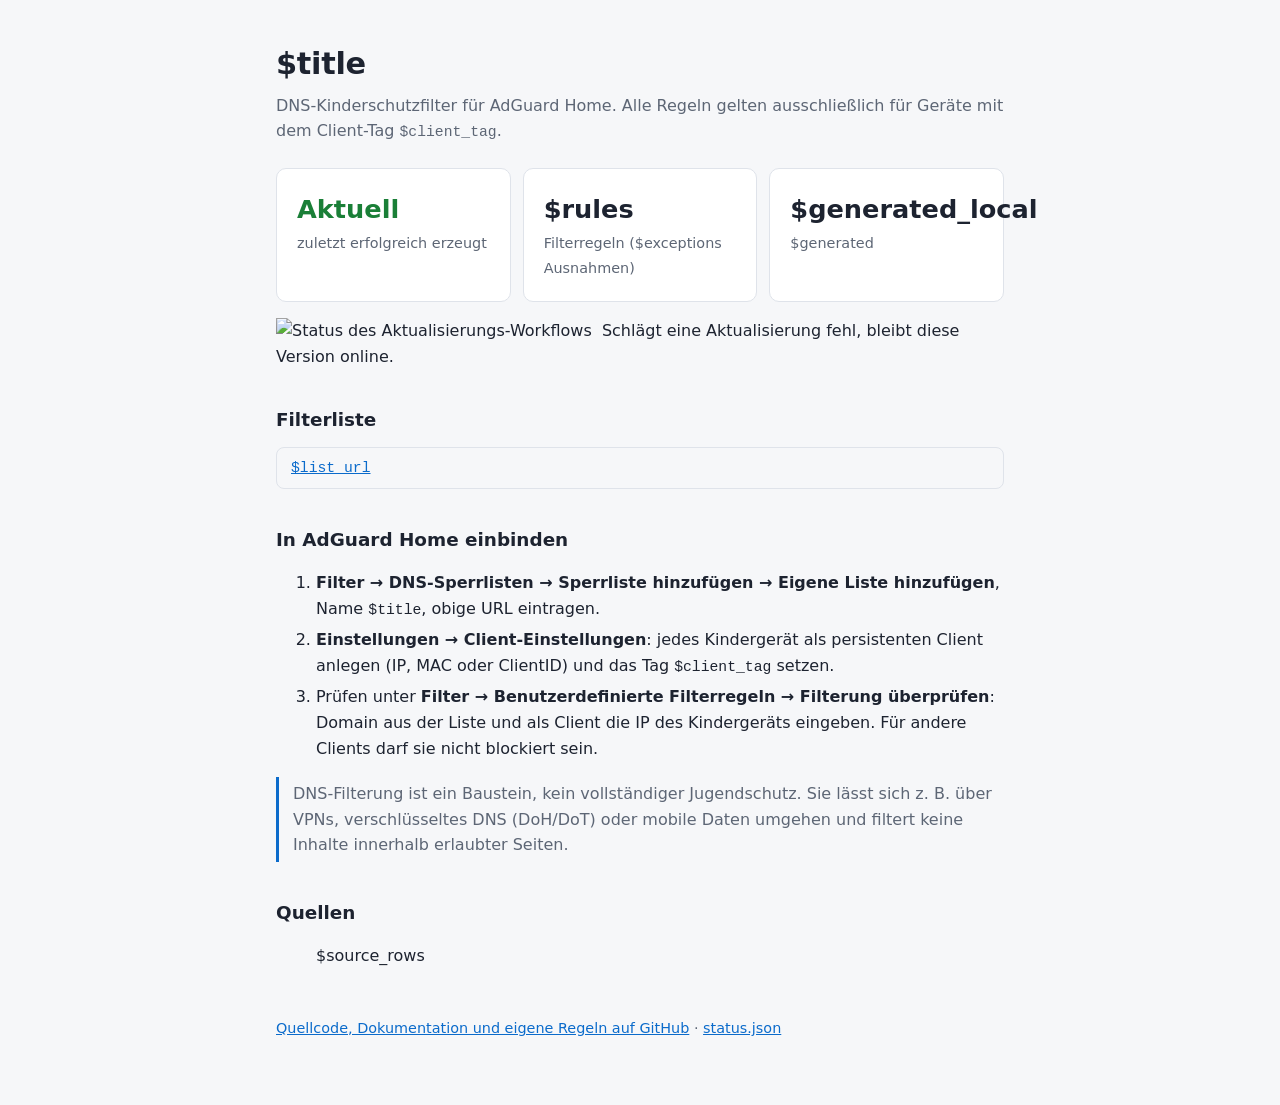
==== site/index.html @ 29ca0c2f "Foxly Child Protection: automatisierte AdGuard-Home-Kinderfilterliste Erzeugt die Kinderfilterliste " ====
<!doctype html>
<html lang="de">
<head>
<meta charset="utf-8">
<meta name="viewport" content="width=device-width, initial-scale=1">
<title>$title</title>
<meta name="description" content="DNS-Kinderschutzfilter für AdGuard Home mit Client-Tag $client_tag">
<style>
  :root { --bg: #f6f7f9; --card: #fff; --text: #1d2330; --muted: #5d6675; --line: #dfe3ea; --accent: #0b6bcb; --ok: #1a7f37; }
  @media (prefers-color-scheme: dark) {
    :root { --bg: #11151c; --card: #1a2029; --text: #e6e9ef; --muted: #9aa4b2; --line: #2b3340; --accent: #5aa9ff; --ok: #3fb950; }
  }
  * { box-sizing: border-box; }
  body { margin: 0; background: var(--bg); color: var(--text); font: 16px/1.6 system-ui, -apple-system, "Segoe UI", sans-serif; }
  main { max-width: 760px; margin: 0 auto; padding: 40px 16px 64px; }
  h1 { margin: 0 0 4px; font-size: 1.9rem; letter-spacing: -.01em; }
  h2 { margin: 36px 0 12px; font-size: 1.15rem; }
  p.lead { margin: 0 0 24px; color: var(--muted); }
  a { color: var(--accent); }
  .card { background: var(--card); border: 1px solid var(--line); border-radius: 10px; padding: 20px; }
  .stats { display: grid; grid-template-columns: repeat(auto-fit, minmax(160px, 1fr)); gap: 12px; margin-bottom: 16px; }
  .stat b { display: block; font-size: 1.6rem; font-variant-numeric: tabular-nums; }
  .stat span { color: var(--muted); font-size: .9rem; }
  .ok { color: var(--ok); font-weight: 600; }
  code, .url { font: .92em ui-monospace, SFMono-Regular, Menlo, monospace; }
  .url { display: block; padding: 12px 14px; border: 1px solid var(--line); border-radius: 8px; background: var(--bg); overflow-wrap: anywhere; }
  ol li { margin-bottom: 6px; }
  .note { border-left: 3px solid var(--accent); padding: 4px 0 4px 14px; color: var(--muted); }
  footer { margin-top: 48px; color: var(--muted); font-size: .9rem; }
</style>
</head>
<body>
<main>
  <h1>$title</h1>
  <p class="lead">DNS-Kinderschutzfilter für AdGuard Home. Alle Regeln gelten ausschließlich für Geräte mit dem Client-Tag <code>$client_tag</code>.</p>

  <div class="stats">
    <div class="card stat"><b class="ok">Aktuell</b><span>zuletzt erfolgreich erzeugt</span></div>
    <div class="card stat"><b>$rules</b><span>Filterregeln ($exceptions Ausnahmen)</span></div>
    <div class="card stat"><b>$generated_local</b><span><time datetime="$generated">$generated</time></span></div>
  </div>
  <p><img src="$homepage/actions/workflows/update-filters.yml/badge.svg" alt="Status des Aktualisierungs-Workflows"> &nbsp;Schlägt eine Aktualisierung fehl, bleibt diese Version online.</p>

  <h2>Filterliste</h2>
  <a class="url" href="$list_url">$list_url</a>

  <h2>In AdGuard Home einbinden</h2>
  <ol>
    <li><b>Filter → DNS-Sperrlisten → Sperrliste hinzufügen → Eigene Liste hinzufügen</b>, Name <code>$title</code>, obige URL eintragen.</li>
    <li><b>Einstellungen → Client-Einstellungen</b>: jedes Kindergerät als persistenten Client anlegen (IP, MAC oder ClientID) und das Tag <code>$client_tag</code> setzen.</li>
    <li>Prüfen unter <b>Filter → Benutzerdefinierte Filterregeln → Filterung überprüfen</b>: Domain aus der Liste und als Client die IP des Kindergeräts eingeben. Für andere Clients darf sie nicht blockiert sein.</li>
  </ol>
  <p class="note">DNS-Filterung ist ein Baustein, kein vollständiger Jugendschutz. Sie lässt sich z.&nbsp;B. über VPNs, verschlüsseltes DNS (DoH/DoT) oder mobile Daten umgehen und filtert keine Inhalte innerhalb erlaubter Seiten.</p>

  <h2>Quellen</h2>
  <ul>
$source_rows
  </ul>

  <footer>
    <a href="$homepage">Quellcode, Dokumentation und eigene Regeln auf GitHub</a> · <a href="status.json">status.json</a>
  </footer>
</main>
</body>
</html>
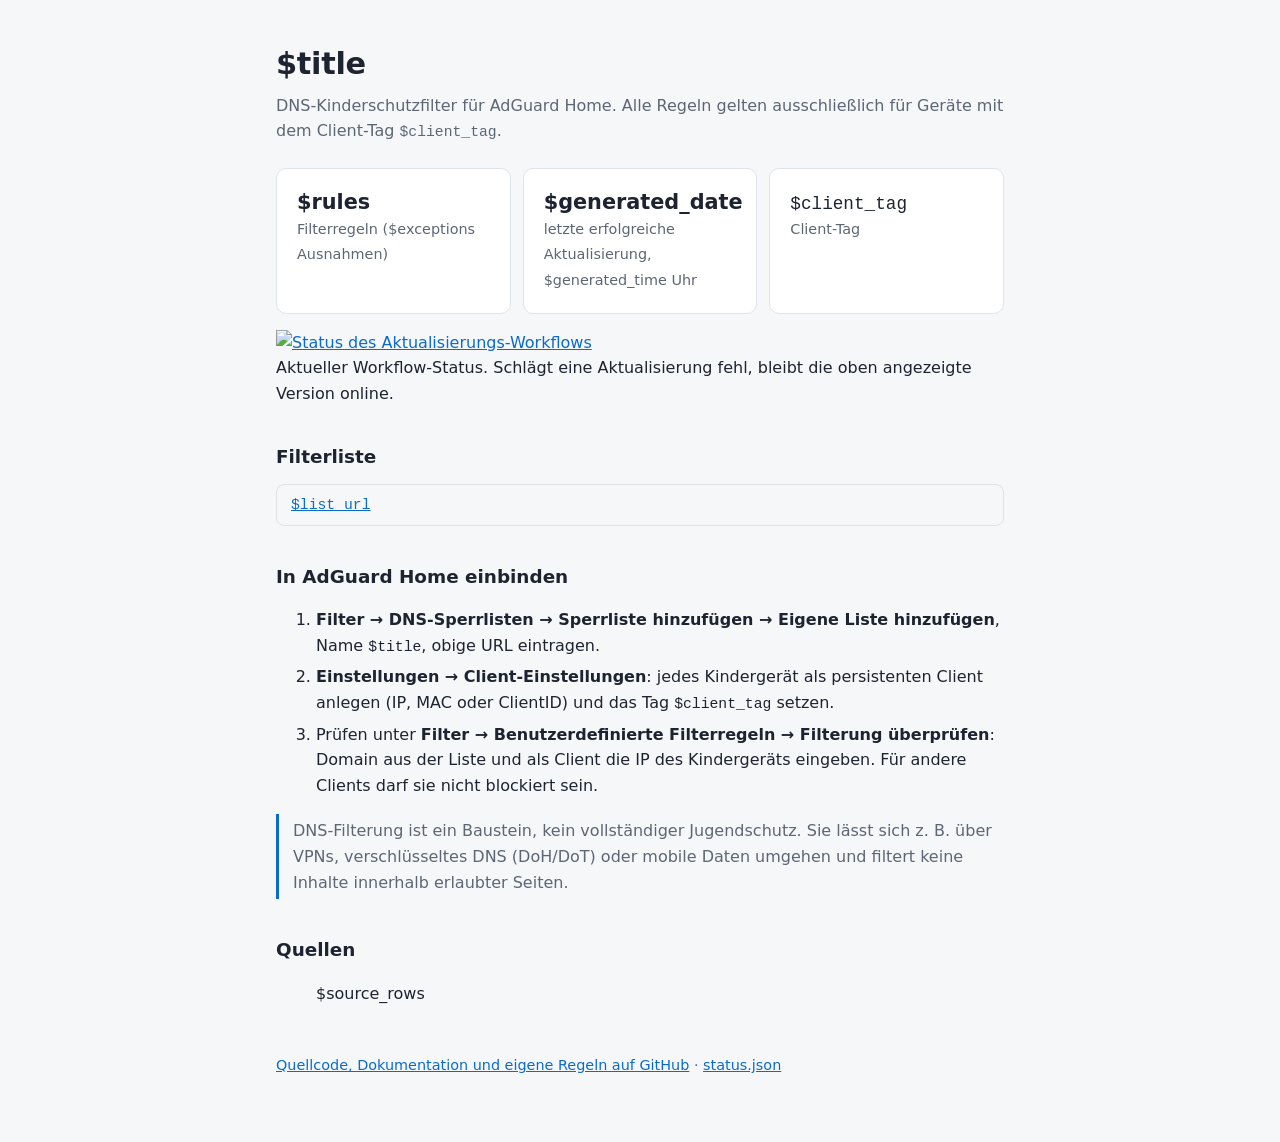
==== commit efe4eb84: "Projektseite: Status nur über Live-Badge, Datum und Uhrzeit getrennt" ====
--- a/site/index.html
+++ b/site/index.html
@@ -6,9 +6,9 @@
 <title>$title</title>
 <meta name="description" content="DNS-Kinderschutzfilter für AdGuard Home mit Client-Tag $client_tag">
 <style>
-  :root { --bg: #f6f7f9; --card: #fff; --text: #1d2330; --muted: #5d6675; --line: #dfe3ea; --accent: #0b6bcb; --ok: #1a7f37; }
+  :root { --bg: #f6f7f9; --card: #fff; --text: #1d2330; --muted: #5d6675; --line: #dfe3ea; --accent: #0b6bcb; }
   @media (prefers-color-scheme: dark) {
-    :root { --bg: #11151c; --card: #1a2029; --text: #e6e9ef; --muted: #9aa4b2; --line: #2b3340; --accent: #5aa9ff; --ok: #3fb950; }
+    :root { --bg: #11151c; --card: #1a2029; --text: #e6e9ef; --muted: #9aa4b2; --line: #2b3340; --accent: #5aa9ff; }
   }
   * { box-sizing: border-box; }
   body { margin: 0; background: var(--bg); color: var(--text); font: 16px/1.6 system-ui, -apple-system, "Segoe UI", sans-serif; }
@@ -19,9 +19,9 @@
   a { color: var(--accent); }
   .card { background: var(--card); border: 1px solid var(--line); border-radius: 10px; padding: 20px; }
   .stats { display: grid; grid-template-columns: repeat(auto-fit, minmax(160px, 1fr)); gap: 12px; margin-bottom: 16px; }
-  .stat b { display: block; font-size: 1.6rem; font-variant-numeric: tabular-nums; }
+  .stat b { display: block; font-size: 1.3rem; line-height: 1.3; font-variant-numeric: tabular-nums; }
   .stat span { color: var(--muted); font-size: .9rem; }
-  .ok { color: var(--ok); font-weight: 600; }
+  .stat code { font-size: .85em; }
   code, .url { font: .92em ui-monospace, SFMono-Regular, Menlo, monospace; }
   .url { display: block; padding: 12px 14px; border: 1px solid var(--line); border-radius: 8px; background: var(--bg); overflow-wrap: anywhere; }
   ol li { margin-bottom: 6px; }
@@ -35,11 +35,11 @@
   <p class="lead">DNS-Kinderschutzfilter für AdGuard Home. Alle Regeln gelten ausschließlich für Geräte mit dem Client-Tag <code>$client_tag</code>.</p>
 
   <div class="stats">
-    <div class="card stat"><b class="ok">Aktuell</b><span>zuletzt erfolgreich erzeugt</span></div>
     <div class="card stat"><b>$rules</b><span>Filterregeln ($exceptions Ausnahmen)</span></div>
-    <div class="card stat"><b>$generated_local</b><span><time datetime="$generated">$generated</time></span></div>
+    <div class="card stat"><b><time datetime="$generated" title="$generated">$generated_date</time></b><span>letzte erfolgreiche Aktualisierung, $generated_time Uhr</span></div>
+    <div class="card stat"><b><code>$client_tag</code></b><span>Client-Tag</span></div>
   </div>
-  <p><img src="$homepage/actions/workflows/update-filters.yml/badge.svg" alt="Status des Aktualisierungs-Workflows"> &nbsp;Schlägt eine Aktualisierung fehl, bleibt diese Version online.</p>
+  <p><a href="$homepage/actions/workflows/update-filters.yml"><img src="$homepage/actions/workflows/update-filters.yml/badge.svg" alt="Status des Aktualisierungs-Workflows"></a><br>Aktueller Workflow-Status. Schlägt eine Aktualisierung fehl, bleibt die oben angezeigte Version online.</p>
 
   <h2>Filterliste</h2>
   <a class="url" href="$list_url">$list_url</a>
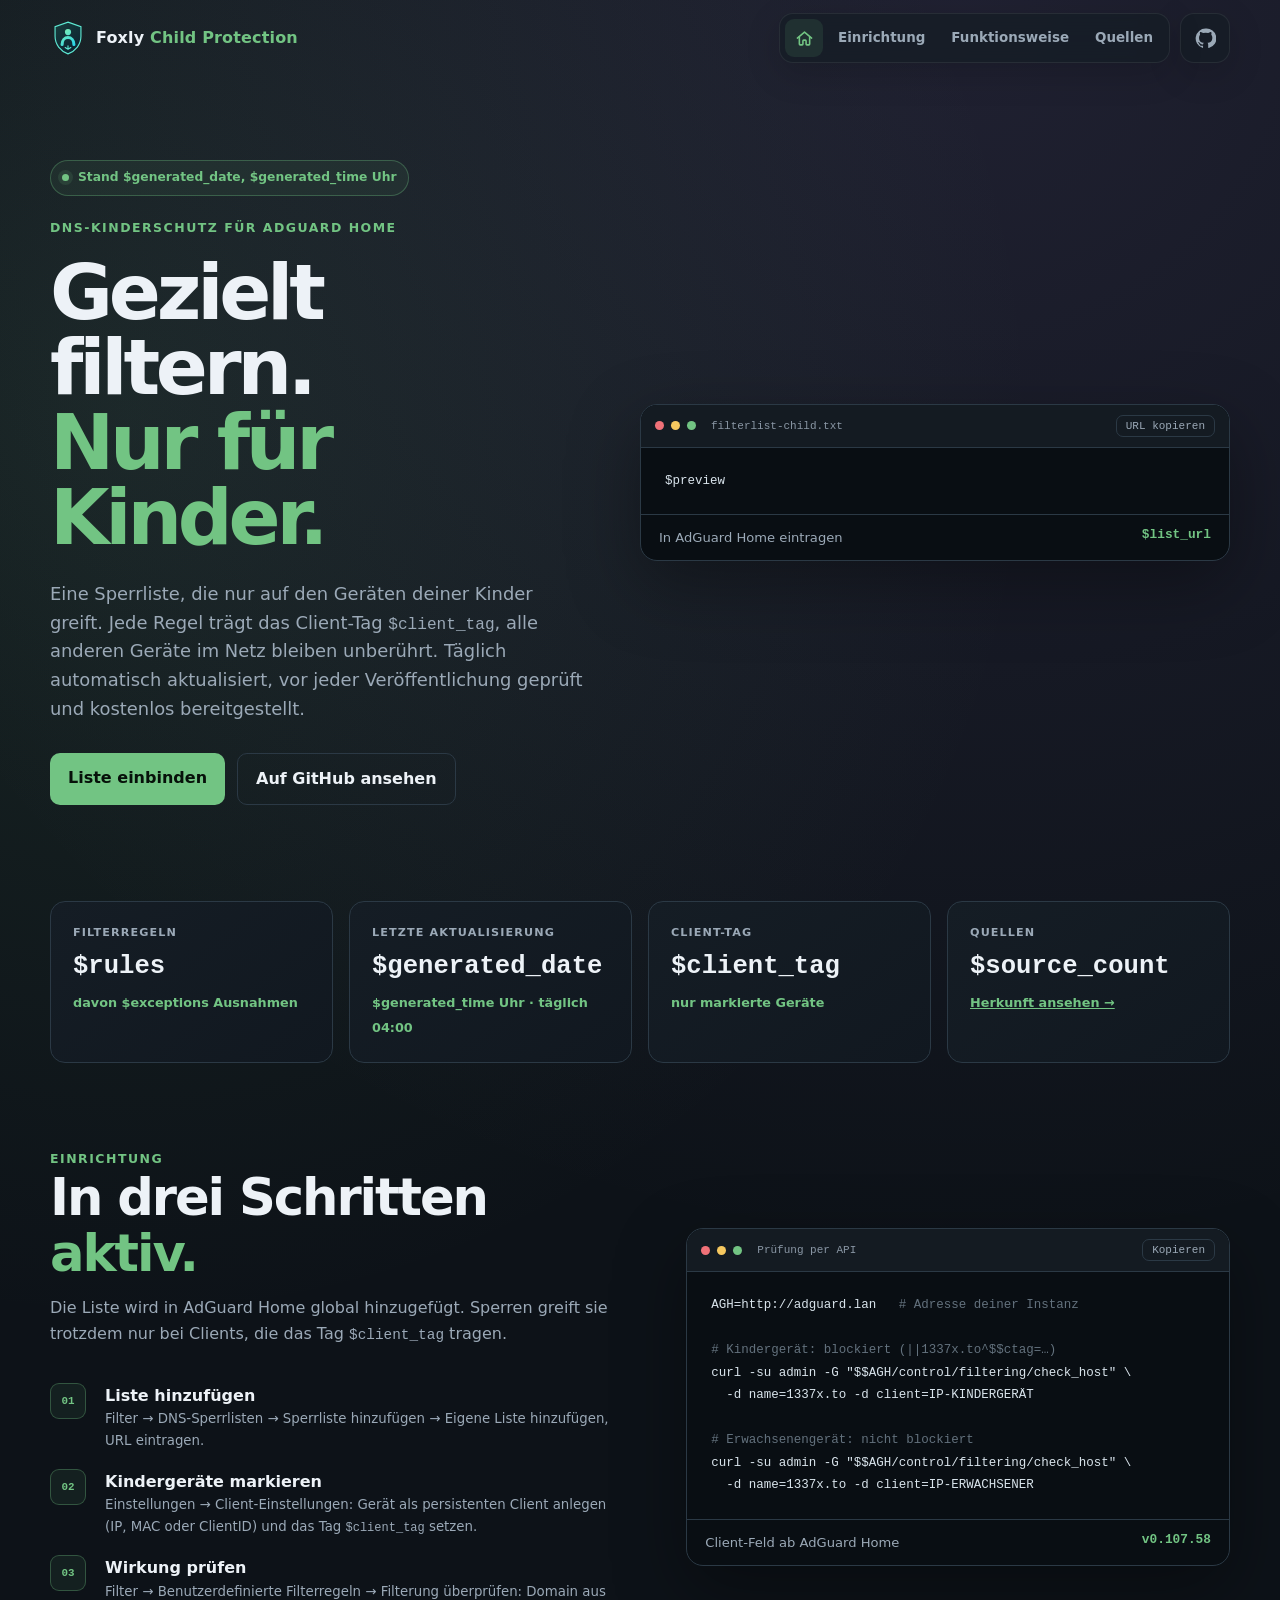
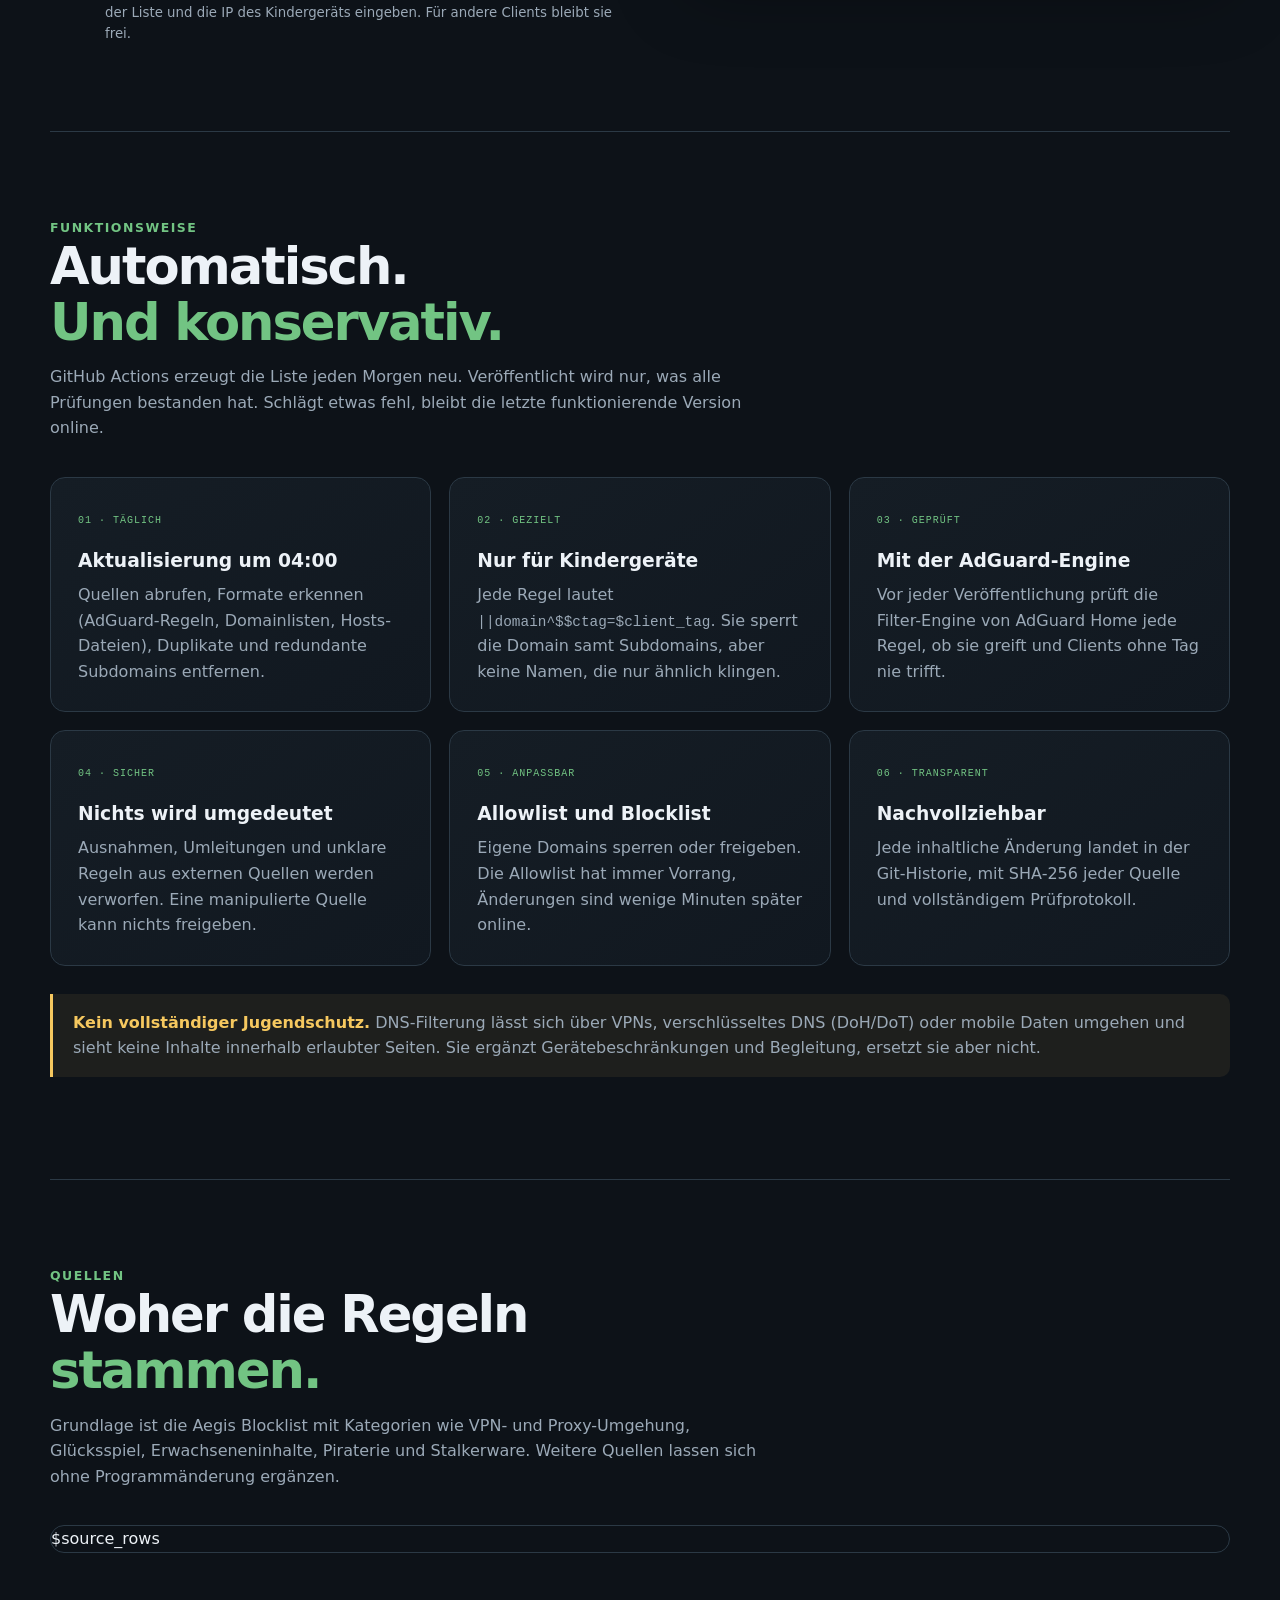
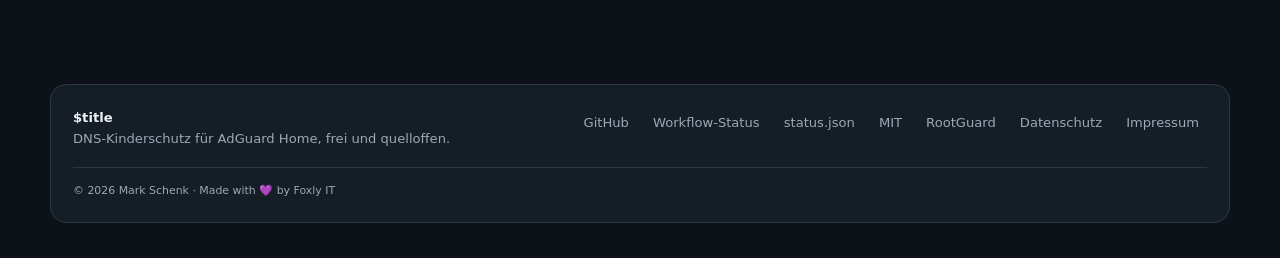
==== commit 0fd981fb: "Projektseite im RootGuard-Design, Custom Domain filter.foxly.de - Seite mit Designsystem von rootgua" ====
--- a/site/index.html
+++ b/site/index.html
@@ -1,65 +1,119 @@
 <!doctype html>
 <html lang="de">
 <head>
-<meta charset="utf-8">
-<meta name="viewport" content="width=device-width, initial-scale=1">
-<title>$title</title>
-<meta name="description" content="DNS-Kinderschutzfilter für AdGuard Home mit Client-Tag $client_tag">
-<style>
-  :root { --bg: #f6f7f9; --card: #fff; --text: #1d2330; --muted: #5d6675; --line: #dfe3ea; --accent: #0b6bcb; }
-  @media (prefers-color-scheme: dark) {
-    :root { --bg: #11151c; --card: #1a2029; --text: #e6e9ef; --muted: #9aa4b2; --line: #2b3340; --accent: #5aa9ff; }
-  }
-  * { box-sizing: border-box; }
-  body { margin: 0; background: var(--bg); color: var(--text); font: 16px/1.6 system-ui, -apple-system, "Segoe UI", sans-serif; }
-  main { max-width: 760px; margin: 0 auto; padding: 40px 16px 64px; }
-  h1 { margin: 0 0 4px; font-size: 1.9rem; letter-spacing: -.01em; }
-  h2 { margin: 36px 0 12px; font-size: 1.15rem; }
-  p.lead { margin: 0 0 24px; color: var(--muted); }
-  a { color: var(--accent); }
-  .card { background: var(--card); border: 1px solid var(--line); border-radius: 10px; padding: 20px; }
-  .stats { display: grid; grid-template-columns: repeat(auto-fit, minmax(160px, 1fr)); gap: 12px; margin-bottom: 16px; }
-  .stat b { display: block; font-size: 1.3rem; line-height: 1.3; font-variant-numeric: tabular-nums; }
-  .stat span { color: var(--muted); font-size: .9rem; }
-  .stat code { font-size: .85em; }
-  code, .url { font: .92em ui-monospace, SFMono-Regular, Menlo, monospace; }
-  .url { display: block; padding: 12px 14px; border: 1px solid var(--line); border-radius: 8px; background: var(--bg); overflow-wrap: anywhere; }
-  ol li { margin-bottom: 6px; }
-  .note { border-left: 3px solid var(--accent); padding: 4px 0 4px 14px; color: var(--muted); }
-  footer { margin-top: 48px; color: var(--muted); font-size: .9rem; }
-</style>
+  <meta charset="utf-8">
+  <meta name="viewport" content="width=device-width, initial-scale=1">
+  <title>$title: DNS-Kinderschutz für AdGuard Home</title>
+  <meta name="description" content="Kostenlose DNS-Sperrliste für AdGuard Home, die nur auf Kindergeräten wirkt (Client-Tag $client_tag). Täglich automatisch aktualisiert und geprüft.">
+  <meta name="theme-color" content="#0d1218">
+  <meta property="og:title" content="$title – DNS-Kinderschutz für AdGuard Home">
+  <meta property="og:description" content="Sperrliste mit Client-Tag $client_tag: filtert nur Kindergeräte, täglich aktualisiert und geprüft.">
+  <meta property="og:type" content="website">
+  <meta property="og:url" content="$site_url">
+  <link rel="canonical" href="$site_url">
+  <link rel="icon" href="icon.svg" type="image/svg+xml">
+  <link rel="stylesheet" href="styles.css">
 </head>
-<body>
-<main>
-  <h1>$title</h1>
-  <p class="lead">DNS-Kinderschutzfilter für AdGuard Home. Alle Regeln gelten ausschließlich für Geräte mit dem Client-Tag <code>$client_tag</code>.</p>
+<body data-generated="$generated">
+  <a class="skip-link" href="#content">Zum Inhalt springen</a>
+  <div class="wrap">
+    <header class="topbar">
+      <a class="brand" href="./" aria-label="$title Startseite"><img src="icon.svg" alt=""><span>Foxly <span>Child Protection</span></span></a>
+      <div class="nav-group">
+        <nav class="links" aria-label="Hauptnavigation">
+          <a class="nav-home active" aria-current="page" href="./" aria-label="Startseite" title="Startseite"><svg viewBox="0 0 24 24" fill="none" stroke="currentColor" stroke-width="2" stroke-linecap="round" stroke-linejoin="round" aria-hidden="true"><path d="M3 11.5 12 4l9 7.5"/><path d="M5.5 10v9a1 1 0 0 0 1 1H9a1 1 0 0 0 1-1v-4a1 1 0 0 1 1-1h2a1 1 0 0 1 1 1v4a1 1 0 0 0 1 1h2.5a1 1 0 0 0 1-1v-9"/></svg></a>
+          <a href="#setup">Einrichtung</a>
+          <a class="optional" href="#funktion">Funktionsweise</a>
+          <a class="optional" href="#quellen">Quellen</a>
+        </nav>
+        <a class="github-button" href="$homepage" target="_blank" rel="noopener noreferrer" aria-label="$title auf GitHub"><svg viewBox="0 0 24 24" aria-hidden="true"><path d="M12 .7a11.3 11.3 0 0 0-3.6 22c.6.1.8-.2.8-.5v-2c-3.3.7-4-1.4-4-1.4-.5-1.4-1.3-1.8-1.3-1.8-1.1-.7.1-.7.1-.7 1.2.1 1.8 1.2 1.8 1.2 1.1 1.8 2.8 1.3 3.5 1 .1-.8.4-1.3.8-1.6-2.7-.3-5.5-1.3-5.5-5.9 0-1.3.5-2.4 1.2-3.2-.1-.3-.5-1.5.1-3.2 0 0 1-.3 3.3 1.2a11.4 11.4 0 0 1 6 0c2.3-1.5 3.3-1.2 3.3-1.2.6 1.7.2 2.9.1 3.2.8.8 1.2 1.9 1.2 3.2 0 4.6-2.8 5.6-5.5 5.9.4.4.8 1.1.8 2.2v3.3c0 .3.2.6.8.5A11.3 11.3 0 0 0 12 .7Z"/></svg></a>
+      </div>
+    </header>
 
-  <div class="stats">
-    <div class="card stat"><b>$rules</b><span>Filterregeln ($exceptions Ausnahmen)</span></div>
-    <div class="card stat"><b><time datetime="$generated" title="$generated">$generated_date</time></b><span>letzte erfolgreiche Aktualisierung, $generated_time Uhr</span></div>
-    <div class="card stat"><b><code>$client_tag</code></b><span>Client-Tag</span></div>
+    <main id="content">
+      <section class="hero">
+        <div>
+          <div class="status" id="status"><span class="status-dot" aria-hidden="true"></span><span id="status-text">Stand $generated_date, $generated_time Uhr</span></div>
+          <p class="eyebrow">DNS-Kinderschutz für AdGuard Home</p>
+          <h1>Gezielt filtern.<br><em>Nur für Kinder.</em></h1>
+          <p class="lead">Eine Sperrliste, die nur auf den Geräten deiner Kinder greift. Jede Regel trägt das Client-Tag <code>$client_tag</code>, alle anderen Geräte im Netz bleiben unberührt. Täglich automatisch aktualisiert, vor jeder Veröffentlichung geprüft und kostenlos bereitgestellt.</p>
+          <div class="actions">
+            <a class="button" href="#setup">Liste einbinden</a>
+            <a class="button secondary" href="$homepage" target="_blank" rel="noopener noreferrer">Auf GitHub ansehen</a>
+          </div>
+        </div>
+
+        <div class="window" aria-label="Auszug aus der Filterliste">
+          <div class="window-head"><span></span><span></span><span></span><b>filterlist-child.txt</b><button class="copy" type="button" data-copy="$list_url">URL kopieren</button></div>
+          <pre>$preview</pre>
+          <div class="window-foot"><span>In AdGuard Home eintragen</span><b>$list_url</b></div>
+        </div>
+      </section>
+
+      <div class="stats" aria-label="Kennzahlen">
+        <div class="stat"><small>Filterregeln</small><b>$rules</b><span>davon $exceptions Ausnahmen</span></div>
+        <div class="stat"><small>Letzte Aktualisierung</small><b>$generated_date</b><span>$generated_time Uhr · täglich 04:00</span></div>
+        <div class="stat"><small>Client-Tag</small><b>$client_tag</b><span>nur markierte Geräte</span></div>
+        <div class="stat"><small>Quellen</small><b>$source_count</b><span><a href="#quellen">Herkunft ansehen →</a></span></div>
+      </div>
+
+      <section class="split" id="setup">
+        <div>
+          <p class="eyebrow">Einrichtung</p>
+          <h2>In drei Schritten<br><em>aktiv.</em></h2>
+          <p class="section-lead">Die Liste wird in AdGuard Home global hinzugefügt. Sperren greift sie trotzdem nur bei Clients, die das Tag <code>$client_tag</code> tragen.</p>
+          <ol class="steps">
+            <li><span>01</span><div><b>Liste hinzufügen</b><small>Filter → DNS-Sperrlisten → Sperrliste hinzufügen → Eigene Liste hinzufügen, URL eintragen.</small></div></li>
+            <li><span>02</span><div><b>Kindergeräte markieren</b><small>Einstellungen → Client-Einstellungen: Gerät als persistenten Client anlegen (IP, MAC oder ClientID) und das Tag <code>$client_tag</code> setzen.</small></div></li>
+            <li><span>03</span><div><b>Wirkung prüfen</b><small>Filter → Benutzerdefinierte Filterregeln → Filterung überprüfen: Domain aus der Liste und die IP des Kindergeräts eingeben. Für andere Clients bleibt sie frei.</small></div></li>
+          </ol>
+        </div>
+        <div class="window">
+          <div class="window-head"><span></span><span></span><span></span><b>Prüfung per API</b><button class="copy" type="button" data-copy-target="api">Kopieren</button></div>
+          <pre id="api">AGH=http://adguard.lan   <span class="muted"># Adresse deiner Instanz</span>
+
+<span class="muted"># Kindergerät: blockiert (||1337x.to^$$ctag=…)</span>
+curl -su admin -G "$$AGH/control/filtering/check_host" \
+  -d name=1337x.to -d client=IP-KINDERGERÄT
+
+<span class="muted"># Erwachsenengerät: nicht blockiert</span>
+curl -su admin -G "$$AGH/control/filtering/check_host" \
+  -d name=1337x.to -d client=IP-ERWACHSENER</pre>
+          <div class="window-foot"><span>Client-Feld ab AdGuard Home</span><b>v0.107.58</b></div>
+        </div>
+      </section>
+
+      <section id="funktion">
+        <p class="eyebrow">Funktionsweise</p>
+        <h2>Automatisch.<br><em>Und konservativ.</em></h2>
+        <p class="section-lead">GitHub Actions erzeugt die Liste jeden Morgen neu. Veröffentlicht wird nur, was alle Prüfungen bestanden hat. Schlägt etwas fehl, bleibt die letzte funktionierende Version online.</p>
+        <div class="grid">
+          <article class="card"><span>01 · TÄGLICH</span><h3>Aktualisierung um 04:00</h3><p>Quellen abrufen, Formate erkennen (AdGuard-Regeln, Domainlisten, Hosts-Dateien), Duplikate und redundante Subdomains entfernen.</p></article>
+          <article class="card"><span>02 · GEZIELT</span><h3>Nur für Kindergeräte</h3><p>Jede Regel lautet <code>||domain^$$ctag=$client_tag</code>. Sie sperrt die Domain samt Subdomains, aber keine Namen, die nur ähnlich klingen.</p></article>
+          <article class="card"><span>03 · GEPRÜFT</span><h3>Mit der AdGuard-Engine</h3><p>Vor jeder Veröffentlichung prüft die Filter-Engine von AdGuard Home jede Regel, ob sie greift und Clients ohne Tag nie trifft.</p></article>
+          <article class="card"><span>04 · SICHER</span><h3>Nichts wird umgedeutet</h3><p>Ausnahmen, Umleitungen und unklare Regeln aus externen Quellen werden verworfen. Eine manipulierte Quelle kann nichts freigeben.</p></article>
+          <article class="card"><span>05 · ANPASSBAR</span><h3>Allowlist und Blocklist</h3><p>Eigene Domains sperren oder freigeben. Die Allowlist hat immer Vorrang, Änderungen sind wenige Minuten später online.</p></article>
+          <article class="card"><span>06 · TRANSPARENT</span><h3>Nachvollziehbar</h3><p>Jede inhaltliche Änderung landet in der Git-Historie, mit SHA-256 jeder Quelle und vollständigem Prüfprotokoll.</p></article>
+        </div>
+        <p class="warning"><b>Kein vollständiger Jugendschutz.</b> DNS-Filterung lässt sich über VPNs, verschlüsseltes DNS (DoH/DoT) oder mobile Daten umgehen und sieht keine Inhalte innerhalb erlaubter Seiten. Sie ergänzt Gerätebeschränkungen und Begleitung, ersetzt sie aber nicht.</p>
+      </section>
+
+      <section id="quellen">
+        <p class="eyebrow">Quellen</p>
+        <h2>Woher die Regeln<br><em>stammen.</em></h2>
+        <p class="section-lead">Grundlage ist die Aegis Blocklist mit Kategorien wie VPN- und Proxy-Umgehung, Glücksspiel, Erwachseneninhalte, Piraterie und Stalkerware. Weitere Quellen lassen sich ohne Programmänderung ergänzen.</p>
+        <div class="list">
+$source_rows
+        </div>
+      </section>
+    </main>
+
+    <footer class="footer">
+      <div><strong>$title</strong><span>DNS-Kinderschutz für AdGuard Home, frei und quelloffen.</span></div>
+      <nav aria-label="Rechtliches und Projekt"><a href="$homepage">GitHub</a><a href="$homepage/actions/workflows/update-filters.yml">Workflow-Status</a><a href="status.json">status.json</a><a href="$homepage/blob/main/LICENSE">MIT</a><a href="https://rootguard.foxly.de/">RootGuard</a><a href="privacy.html">Datenschutz</a><a href="imprint.html">Impressum</a></nav>
+      <small>© <span id="year">2026</span> Mark Schenk · Made with 💜 by Foxly IT</small>
+    </footer>
   </div>
-  <p><a href="$homepage/actions/workflows/update-filters.yml"><img src="$homepage/actions/workflows/update-filters.yml/badge.svg" alt="Status des Aktualisierungs-Workflows"></a><br>Aktueller Workflow-Status. Schlägt eine Aktualisierung fehl, bleibt die oben angezeigte Version online.</p>
-
-  <h2>Filterliste</h2>
-  <a class="url" href="$list_url">$list_url</a>
-
-  <h2>In AdGuard Home einbinden</h2>
-  <ol>
-    <li><b>Filter → DNS-Sperrlisten → Sperrliste hinzufügen → Eigene Liste hinzufügen</b>, Name <code>$title</code>, obige URL eintragen.</li>
-    <li><b>Einstellungen → Client-Einstellungen</b>: jedes Kindergerät als persistenten Client anlegen (IP, MAC oder ClientID) und das Tag <code>$client_tag</code> setzen.</li>
-    <li>Prüfen unter <b>Filter → Benutzerdefinierte Filterregeln → Filterung überprüfen</b>: Domain aus der Liste und als Client die IP des Kindergeräts eingeben. Für andere Clients darf sie nicht blockiert sein.</li>
-  </ol>
-  <p class="note">DNS-Filterung ist ein Baustein, kein vollständiger Jugendschutz. Sie lässt sich z.&nbsp;B. über VPNs, verschlüsseltes DNS (DoH/DoT) oder mobile Daten umgehen und filtert keine Inhalte innerhalb erlaubter Seiten.</p>
-
-  <h2>Quellen</h2>
-  <ul>
-$source_rows
-  </ul>
-
-  <footer>
-    <a href="$homepage">Quellcode, Dokumentation und eigene Regeln auf GitHub</a> · <a href="status.json">status.json</a>
-  </footer>
-</main>
+  <script src="script.js"></script>
 </body>
 </html>
--- a/site/styles.css
+++ b/site/styles.css
@@ -0,0 +1,115 @@
+/* Foxly Child Protection – Designsystem angelehnt an rootguard.foxly.de */
+:root{--bg:#0d1218;--panel:#151d25;--soft:#1b2631;--border:#2b3945;--text:#edf2f7;--muted:#9ba9b7;--green:#72c483;--purple:#a98bea;--yellow:#f6c85f;--red:#f07178;--mono:ui-monospace,"SFMono-Regular",Menlo,Consolas,monospace;--shadow:0 24px 70px rgba(0,0,0,.35)}
+*{box-sizing:border-box}
+html{scroll-behavior:smooth}
+body{margin:0;overflow-x:hidden;background:radial-gradient(circle at 75% 0,rgba(169,139,234,.12),transparent 35%),radial-gradient(circle at 10% 12%,rgba(114,196,131,.11),transparent 28%),var(--bg);color:var(--text);font:16px/1.6 Inter,ui-sans-serif,system-ui,-apple-system,BlinkMacSystemFont,"Segoe UI",sans-serif}
+a{color:var(--green)}
+code{font:.9em var(--mono)}
+.wrap{width:min(1180px,calc(100% - 40px));margin:auto}
+.skip-link{position:fixed;left:10px;top:-100px;z-index:20;background:var(--green);color:#07110a;padding:9px 13px;border-radius:8px;font-weight:800}
+.skip-link:focus{top:10px}
+
+/* Kopfzeile */
+.topbar{display:flex;align-items:center;justify-content:space-between;gap:20px;min-height:76px}
+.brand{display:flex;align-items:center;gap:10px;color:var(--text);font-weight:850;letter-spacing:.01em;text-decoration:none}
+.brand img{display:block;width:36px;height:36px}
+.brand span span{color:var(--green)}
+.nav-group{display:flex;align-items:center;gap:10px}
+.links{display:flex;flex-wrap:wrap;justify-content:flex-end;gap:4px;border:1px solid rgba(255,255,255,.07);border-radius:14px;background:rgba(21,29,37,.74);padding:5px;box-shadow:0 10px 35px rgba(0,0,0,.16);backdrop-filter:blur(14px)}
+.links a{display:flex;align-items:center;min-height:38px;border-radius:9px;color:var(--muted);padding:7px 11px;text-decoration:none;font-size:.84rem;font-weight:700;white-space:nowrap;transition:background .18s,color .18s}
+.links a:hover,.links a:focus-visible{background:var(--soft);color:var(--text);outline:none}
+.links a.active{background:rgba(114,196,131,.11);color:var(--green)}
+.nav-home{justify-content:center;width:38px;padding:0!important}
+.nav-home svg{width:19px;height:19px}
+.github-button{display:grid;width:50px;height:50px;flex:0 0 50px;place-items:center;border:1px solid rgba(255,255,255,.07);border-radius:14px;background:rgba(21,29,37,.74);color:var(--muted);box-shadow:0 10px 35px rgba(0,0,0,.16);transition:border-color .18s,color .18s,transform .18s}
+.github-button:hover,.github-button:focus-visible{border-color:rgba(114,196,131,.5);color:var(--green);outline:none;transform:translateY(-1px)}
+.github-button svg{width:21px;height:21px;fill:currentColor}
+
+/* Hero */
+.hero{display:grid;grid-template-columns:minmax(340px,.95fr) minmax(0,1.05fr);gap:56px;align-items:center;padding:84px 0 96px}
+.hero>*{min-width:0}
+.status{display:inline-flex;align-items:center;gap:9px;margin-bottom:22px;padding:7px 11px;border:1px solid rgba(114,196,131,.32);border-radius:999px;background:rgba(114,196,131,.07);color:var(--green);font-size:.77rem;font-weight:750}
+.status-dot{flex:none;width:7px;height:7px;border-radius:50%;background:currentColor;box-shadow:0 0 0 4px rgba(114,196,131,.12);animation:pulse 2.4s ease-in-out infinite}
+.status.stale{border-color:rgba(246,200,95,.32);background:rgba(246,200,95,.07);color:#e3c47c}
+@keyframes pulse{50%{box-shadow:0 0 0 7px rgba(114,196,131,.22)}}
+.eyebrow{margin:0;color:var(--green);font-size:.78rem;font-weight:800;letter-spacing:.12em;text-transform:uppercase}
+h1{margin:.22em 0 .32em;font-size:clamp(3rem,6vw,5.2rem);line-height:.98;letter-spacing:-.055em}
+h1 em,h2 em{color:var(--green);font-style:normal}
+h2{margin:0 0 14px;font-size:clamp(2rem,4vw,3.2rem);line-height:1.1;letter-spacing:-.04em}
+.lead{max-width:650px;color:var(--muted);font-size:1.12rem}
+.section-lead{max-width:730px;margin:0 0 36px;color:var(--muted)}
+.actions{display:flex;flex-wrap:wrap;gap:12px;margin-top:30px}
+.button{display:inline-block;border-radius:10px;background:var(--green);color:#07110a;padding:12px 18px;text-decoration:none;font-weight:850}
+.button.secondary{border:1px solid var(--border);background:transparent;color:var(--text)}
+.button:hover{filter:brightness(1.08)}
+
+/* Fenster und Befehlsboxen */
+.window{min-width:0;overflow:hidden;border:1px solid var(--border);border-radius:17px;background:#090e13;box-shadow:var(--shadow)}
+.window-head{display:flex;align-items:center;gap:7px;height:43px;padding:0 14px;border-bottom:1px solid var(--border);background:#141b22}
+.window-head>span{width:9px;height:9px;border-radius:50%;background:var(--red)}
+.window-head>span:nth-child(2){background:var(--yellow)}
+.window-head>span:nth-child(3){background:var(--green)}
+.window-head b{margin-left:8px;color:#8a97a5;font:11px var(--mono)}
+.copy{margin-left:auto;display:flex;align-items:center;gap:6px;border:1px solid var(--border);border-radius:7px;background:transparent;color:var(--muted);padding:4px 9px;font:11px var(--mono);cursor:pointer}
+.copy:hover,.copy:focus-visible{border-color:rgba(114,196,131,.5);color:var(--green);outline:none}
+.window pre{margin:0;padding:22px 24px;overflow:auto;color:#d9e4ec;font:12.5px/1.8 var(--mono)}
+.window pre .muted{color:#63717d}
+.window pre .tag{color:var(--green)}
+.window-foot{display:flex;justify-content:space-between;gap:12px;border-top:1px solid var(--border);padding:12px 18px;color:var(--muted);font-size:.82rem}
+.window-foot b{color:var(--green);font:700 .8rem var(--mono)}
+
+/* Kennzahlen */
+.stats{display:grid;grid-template-columns:repeat(4,1fr);gap:16px}
+.stat{border:1px solid var(--border);border-radius:15px;background:linear-gradient(145deg,var(--panel),#111820);padding:22px}
+.stat small{display:block;color:var(--muted);font-size:.7rem;font-weight:800;letter-spacing:.1em;text-transform:uppercase}
+.stat b{display:block;margin:10px 0 6px;font:700 1.6rem/1.2 var(--mono);overflow-wrap:anywhere}
+.stat span{color:var(--green);font-size:.8rem;font-weight:700}
+
+/* Abschnitte */
+section{padding:86px 0}
+section+section{border-top:1px solid var(--border)}
+.split{display:grid;grid-template-columns:minmax(0,1fr) minmax(0,.95fr);gap:64px;align-items:center}
+.steps{display:grid;gap:18px;margin:26px 0 0;padding:0;list-style:none}
+.steps li{display:grid;grid-template-columns:42px 1fr;gap:13px}
+.steps li>span{display:grid;width:36px;height:36px;place-items:center;border:1px solid rgba(114,196,131,.32);border-radius:9px;background:rgba(114,196,131,.08);color:var(--green);font:800 .68rem var(--mono)}
+.steps div{display:grid}
+.steps small{color:var(--muted)}
+.grid{display:grid;grid-template-columns:repeat(3,1fr);gap:18px}
+.card{border:1px solid var(--border);border-radius:15px;background:linear-gradient(145deg,var(--panel),#111820);padding:27px}
+.card>span{color:var(--green);font:10px var(--mono);letter-spacing:.1em}
+.card h3{margin:.8em 0 .35em}
+.card p{margin:0;color:var(--muted)}
+.warning{margin-top:28px;border-left:3px solid var(--yellow);border-radius:0 10px 10px 0;background:rgba(246,200,95,.07);padding:16px 20px;color:var(--muted)}
+.warning b{color:var(--yellow)}
+.list{display:grid;margin-top:8px;border:1px solid var(--border);border-radius:15px;overflow:hidden}
+.list a{display:grid;grid-template-columns:minmax(0,1fr) auto auto;gap:20px;align-items:center;padding:17px 20px;background:var(--panel);color:var(--text);text-decoration:none}
+.list a+a{border-top:1px solid var(--border)}
+.list a:hover{background:var(--soft)}
+.list span{color:var(--muted);font-size:.85rem}
+.list em{color:var(--green);font:normal .85rem var(--mono)}
+
+/* Rechtstexte (wie rootguard.foxly.de) */
+.legal-main{max-width:900px;margin:auto;padding:70px 0 30px}
+.legal-hero{padding:25px 0 55px;border-bottom:1px solid var(--border)}
+.legal-hero h1{font-size:clamp(2.8rem,6vw,4.8rem)}
+.legal-content{padding:45px 0}
+.legal-content section{padding:28px 0;border-top:1px solid var(--border)}
+.legal-content section:first-child{border-top:0}
+.legal-content h2{font-size:1.45rem;letter-spacing:-.02em}
+.legal-content p,.legal-content li,.legal-content address{color:var(--muted)}
+.legal-content address{font-style:normal}
+
+/* Fußzeile */
+.footer{display:grid;grid-template-columns:1fr auto;gap:18px;margin:45px 0 35px;border:1px solid var(--border);border-radius:16px;background:var(--panel);padding:22px;color:var(--muted);font-size:.82rem}
+.footer>div{display:grid}
+.footer strong{color:var(--text)}
+.footer nav{display:flex;flex-wrap:wrap;gap:8px}
+.footer a{color:var(--muted);padding:5px 8px;text-decoration:none}
+.footer a:hover{color:var(--green)}
+.footer small{grid-column:1/-1;border-top:1px solid var(--border);padding-top:14px}
+
+@media(max-width:1000px){.hero,.split{grid-template-columns:1fr;gap:40px}.hero{padding-top:50px}.stats{grid-template-columns:1fr 1fr}.grid{grid-template-columns:1fr 1fr}}
+@media(max-width:700px){.legal-main{padding-top:40px}}
+@media(max-width:640px){.wrap{width:calc(100% - 32px)}.topbar{padding:13px 0}.links a{min-height:36px;padding:6px 9px;font-size:.78rem}.links .optional{display:none}.hero{padding:42px 0 62px}h1{font-size:clamp(2.65rem,13vw,3.6rem)}section{padding:60px 0}.grid,.stats{grid-template-columns:1fr}.actions{display:grid}.button{text-align:center}.window pre{padding:18px;font-size:11px}.window-foot{flex-direction:column;gap:2px}.list a{grid-template-columns:1fr;gap:2px}.footer{grid-template-columns:1fr}.footer small{grid-column:1}}
+@media(max-width:400px){.brand>span{display:none}}
+@media(prefers-reduced-motion:reduce){html{scroll-behavior:auto}.status-dot{animation:none}}
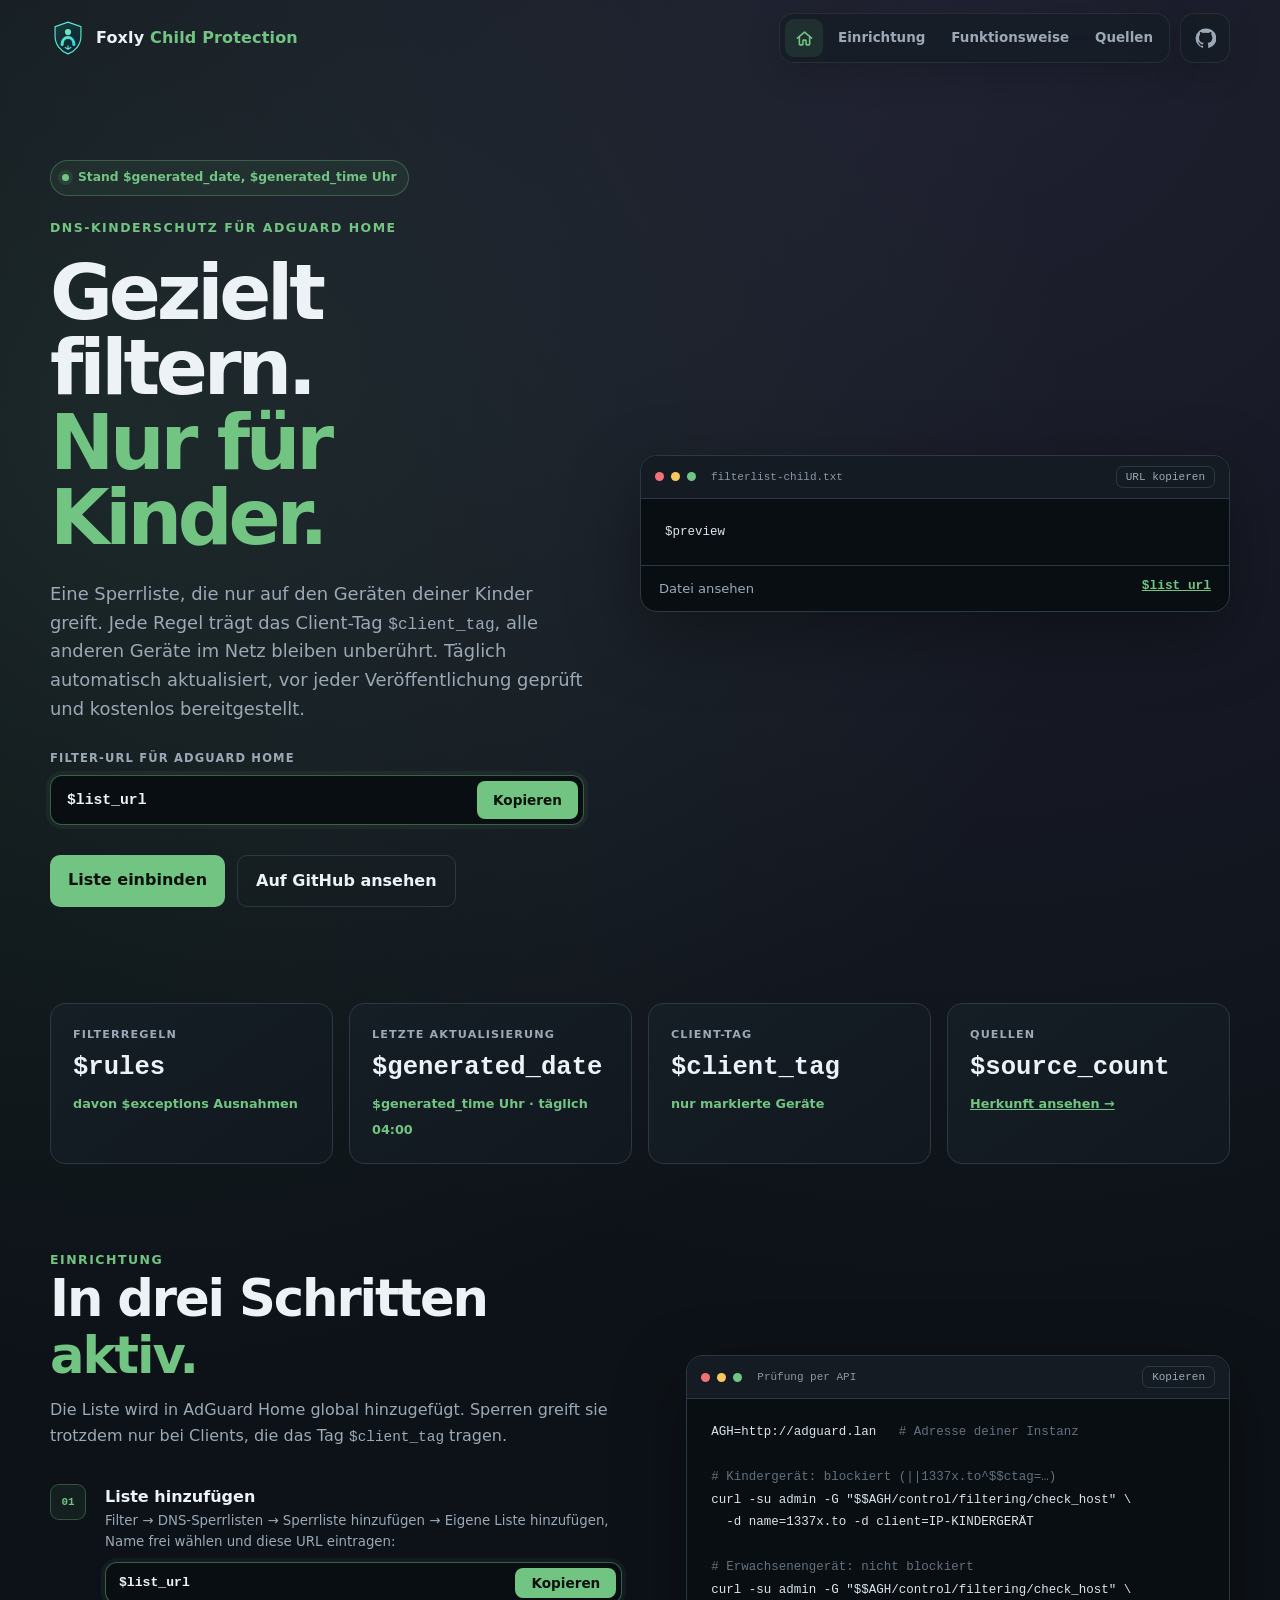
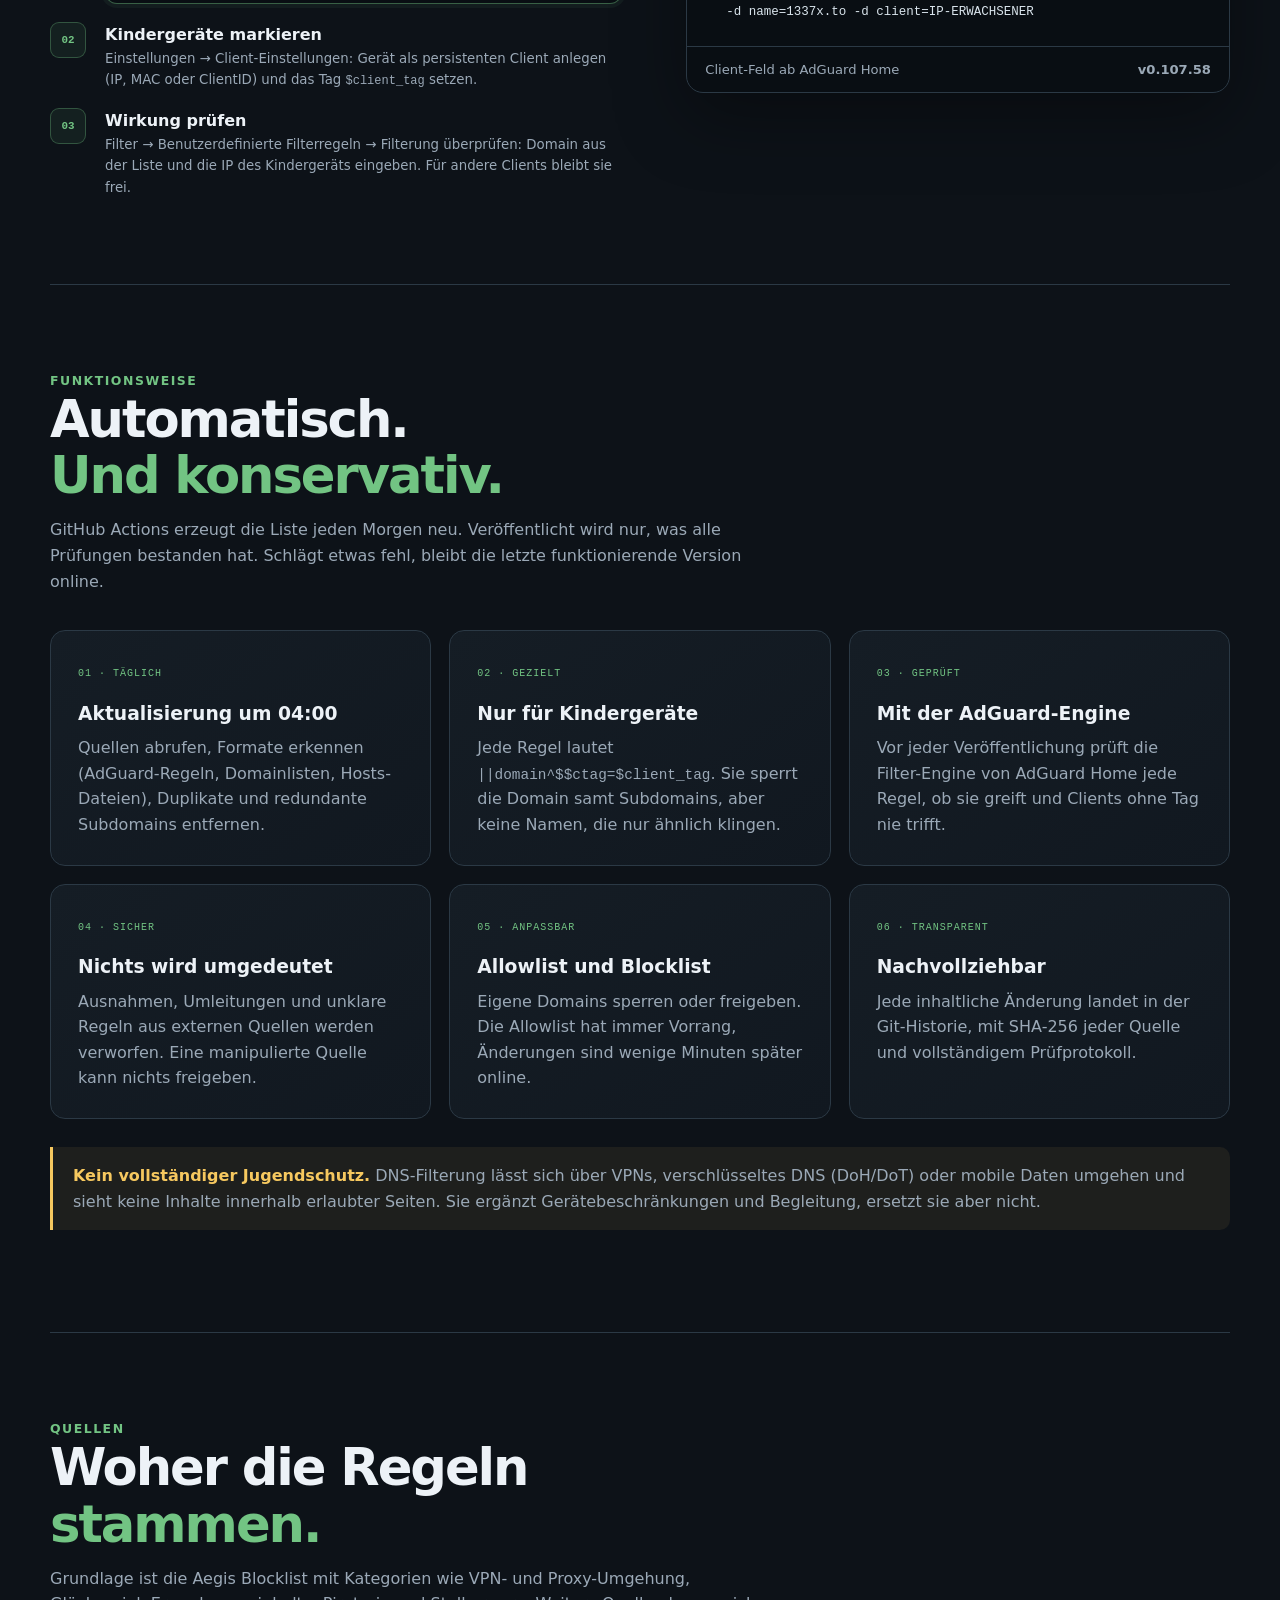
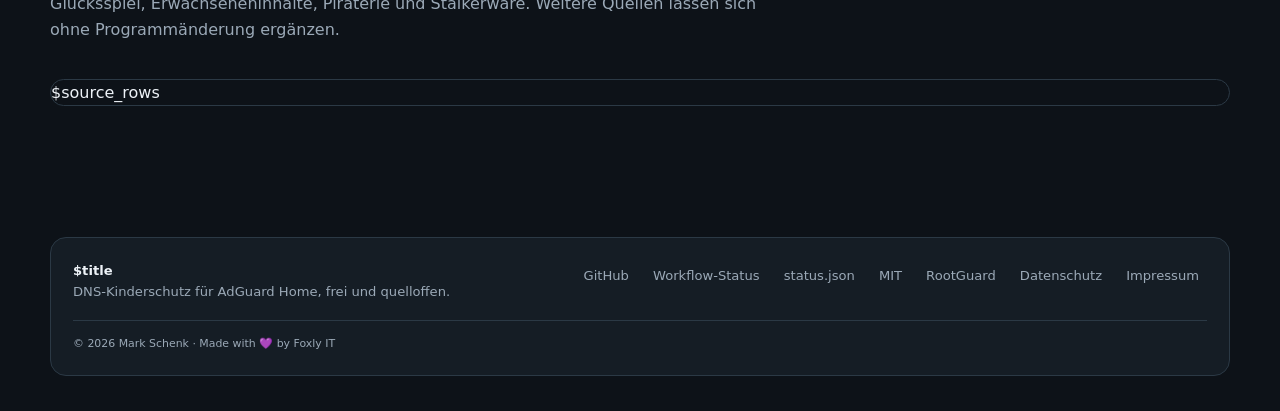
==== commit 5dadc078: "Projektseite: Filter-URL mit Kopier-Button im Hero und in der Einrichtung" ====
--- a/site/index.html
+++ b/site/index.html
@@ -37,6 +37,7 @@
           <p class="eyebrow">DNS-Kinderschutz für AdGuard Home</p>
           <h1>Gezielt filtern.<br><em>Nur für Kinder.</em></h1>
           <p class="lead">Eine Sperrliste, die nur auf den Geräten deiner Kinder greift. Jede Regel trägt das Client-Tag <code>$client_tag</code>, alle anderen Geräte im Netz bleiben unberührt. Täglich automatisch aktualisiert, vor jeder Veröffentlichung geprüft und kostenlos bereitgestellt.</p>
+          <div class="url-box"><small>Filter-URL für AdGuard Home</small><div class="url-row"><code class="url" id="list-url">$list_url</code><button class="copy copy-primary" type="button" data-copy-target="list-url">Kopieren</button></div></div>
           <div class="actions">
             <a class="button" href="#setup">Liste einbinden</a>
             <a class="button secondary" href="$homepage" target="_blank" rel="noopener noreferrer">Auf GitHub ansehen</a>
@@ -46,7 +47,7 @@
         <div class="window" aria-label="Auszug aus der Filterliste">
           <div class="window-head"><span></span><span></span><span></span><b>filterlist-child.txt</b><button class="copy" type="button" data-copy="$list_url">URL kopieren</button></div>
           <pre>$preview</pre>
-          <div class="window-foot"><span>In AdGuard Home eintragen</span><b>$list_url</b></div>
+          <div class="window-foot"><span>Datei ansehen</span><a href="$list_url">$list_url</a></div>
         </div>
       </section>
 
@@ -63,7 +64,7 @@
           <h2>In drei Schritten<br><em>aktiv.</em></h2>
           <p class="section-lead">Die Liste wird in AdGuard Home global hinzugefügt. Sperren greift sie trotzdem nur bei Clients, die das Tag <code>$client_tag</code> tragen.</p>
           <ol class="steps">
-            <li><span>01</span><div><b>Liste hinzufügen</b><small>Filter → DNS-Sperrlisten → Sperrliste hinzufügen → Eigene Liste hinzufügen, URL eintragen.</small></div></li>
+            <li><span>01</span><div><b>Liste hinzufügen</b><small>Filter → DNS-Sperrlisten → Sperrliste hinzufügen → Eigene Liste hinzufügen, Name frei wählen und diese URL eintragen:</small><div class="url-box"><div class="url-row"><code class="url" id="list-url-setup">$list_url</code><button class="copy copy-primary" type="button" data-copy-target="list-url-setup">Kopieren</button></div></div></div></li>
             <li><span>02</span><div><b>Kindergeräte markieren</b><small>Einstellungen → Client-Einstellungen: Gerät als persistenten Client anlegen (IP, MAC oder ClientID) und das Tag <code>$client_tag</code> setzen.</small></div></li>
             <li><span>03</span><div><b>Wirkung prüfen</b><small>Filter → Benutzerdefinierte Filterregeln → Filterung überprüfen: Domain aus der Liste und die IP des Kindergeräts eingeben. Für andere Clients bleibt sie frei.</small></div></li>
           </ol>
--- a/site/styles.css
+++ b/site/styles.css
@@ -56,7 +56,15 @@
 .window pre .muted{color:#63717d}
 .window pre .tag{color:var(--green)}
 .window-foot{display:flex;justify-content:space-between;gap:12px;border-top:1px solid var(--border);padding:12px 18px;color:var(--muted);font-size:.82rem}
-.window-foot b{color:var(--green);font:700 .8rem var(--mono)}
+.window-foot a{color:var(--green);font:700 .8rem var(--mono)}
+.url-box{display:grid;gap:7px;max-width:650px;margin-top:26px}
+.url-box>small{color:var(--muted);font-size:.72rem;font-weight:800;letter-spacing:.1em;text-transform:uppercase}
+.url-row{display:flex;align-items:stretch;border:1px solid rgba(114,196,131,.45);border-radius:12px;background:#090e13;box-shadow:0 0 0 4px rgba(114,196,131,.06)}
+.url-row .url{flex:1;min-width:0;padding:13px 16px;color:var(--text);font:600 .92rem/1.5 var(--mono);overflow-wrap:anywhere;user-select:all;cursor:text}
+.copy-primary{margin:5px;border:0;border-radius:8px;background:var(--green);color:#07110a;padding:0 16px;font:850 .85rem Inter,ui-sans-serif,system-ui,sans-serif}
+.copy-primary:hover,.copy-primary:focus-visible{background:var(--green);color:#07110a;filter:brightness(1.08)}
+.steps .url-box{margin-top:10px}
+.steps .url-row .url{padding:10px 13px;font-size:.82rem}
 
 /* Kennzahlen */
 .stats{display:grid;grid-template-columns:repeat(4,1fr);gap:16px}
@@ -72,7 +80,7 @@
 .steps{display:grid;gap:18px;margin:26px 0 0;padding:0;list-style:none}
 .steps li{display:grid;grid-template-columns:42px 1fr;gap:13px}
 .steps li>span{display:grid;width:36px;height:36px;place-items:center;border:1px solid rgba(114,196,131,.32);border-radius:9px;background:rgba(114,196,131,.08);color:var(--green);font:800 .68rem var(--mono)}
-.steps div{display:grid}
+.steps li>div{display:grid}
 .steps small{color:var(--muted)}
 .grid{display:grid;grid-template-columns:repeat(3,1fr);gap:18px}
 .card{border:1px solid var(--border);border-radius:15px;background:linear-gradient(145deg,var(--panel),#111820);padding:27px}
@@ -110,6 +118,6 @@
 
 @media(max-width:1000px){.hero,.split{grid-template-columns:1fr;gap:40px}.hero{padding-top:50px}.stats{grid-template-columns:1fr 1fr}.grid{grid-template-columns:1fr 1fr}}
 @media(max-width:700px){.legal-main{padding-top:40px}}
-@media(max-width:640px){.wrap{width:calc(100% - 32px)}.topbar{padding:13px 0}.links a{min-height:36px;padding:6px 9px;font-size:.78rem}.links .optional{display:none}.hero{padding:42px 0 62px}h1{font-size:clamp(2.65rem,13vw,3.6rem)}section{padding:60px 0}.grid,.stats{grid-template-columns:1fr}.actions{display:grid}.button{text-align:center}.window pre{padding:18px;font-size:11px}.window-foot{flex-direction:column;gap:2px}.list a{grid-template-columns:1fr;gap:2px}.footer{grid-template-columns:1fr}.footer small{grid-column:1}}
+@media(max-width:640px){.wrap{width:calc(100% - 32px)}.topbar{padding:13px 0}.links a{min-height:36px;padding:6px 9px;font-size:.78rem}.links .optional{display:none}.hero{padding:42px 0 62px}h1{font-size:clamp(2.65rem,13vw,3.6rem)}section{padding:60px 0}.grid,.stats{grid-template-columns:1fr}.actions{display:grid}.button{text-align:center}.window pre{padding:18px;font-size:11px}.window-foot{flex-direction:column;gap:2px}.url-row{flex-direction:column}.copy-primary{padding:10px}.list a{grid-template-columns:1fr;gap:2px}.footer{grid-template-columns:1fr}.footer small{grid-column:1}}
 @media(max-width:400px){.brand>span{display:none}}
 @media(prefers-reduced-motion:reduce){html{scroll-behavior:auto}.status-dot{animation:none}}
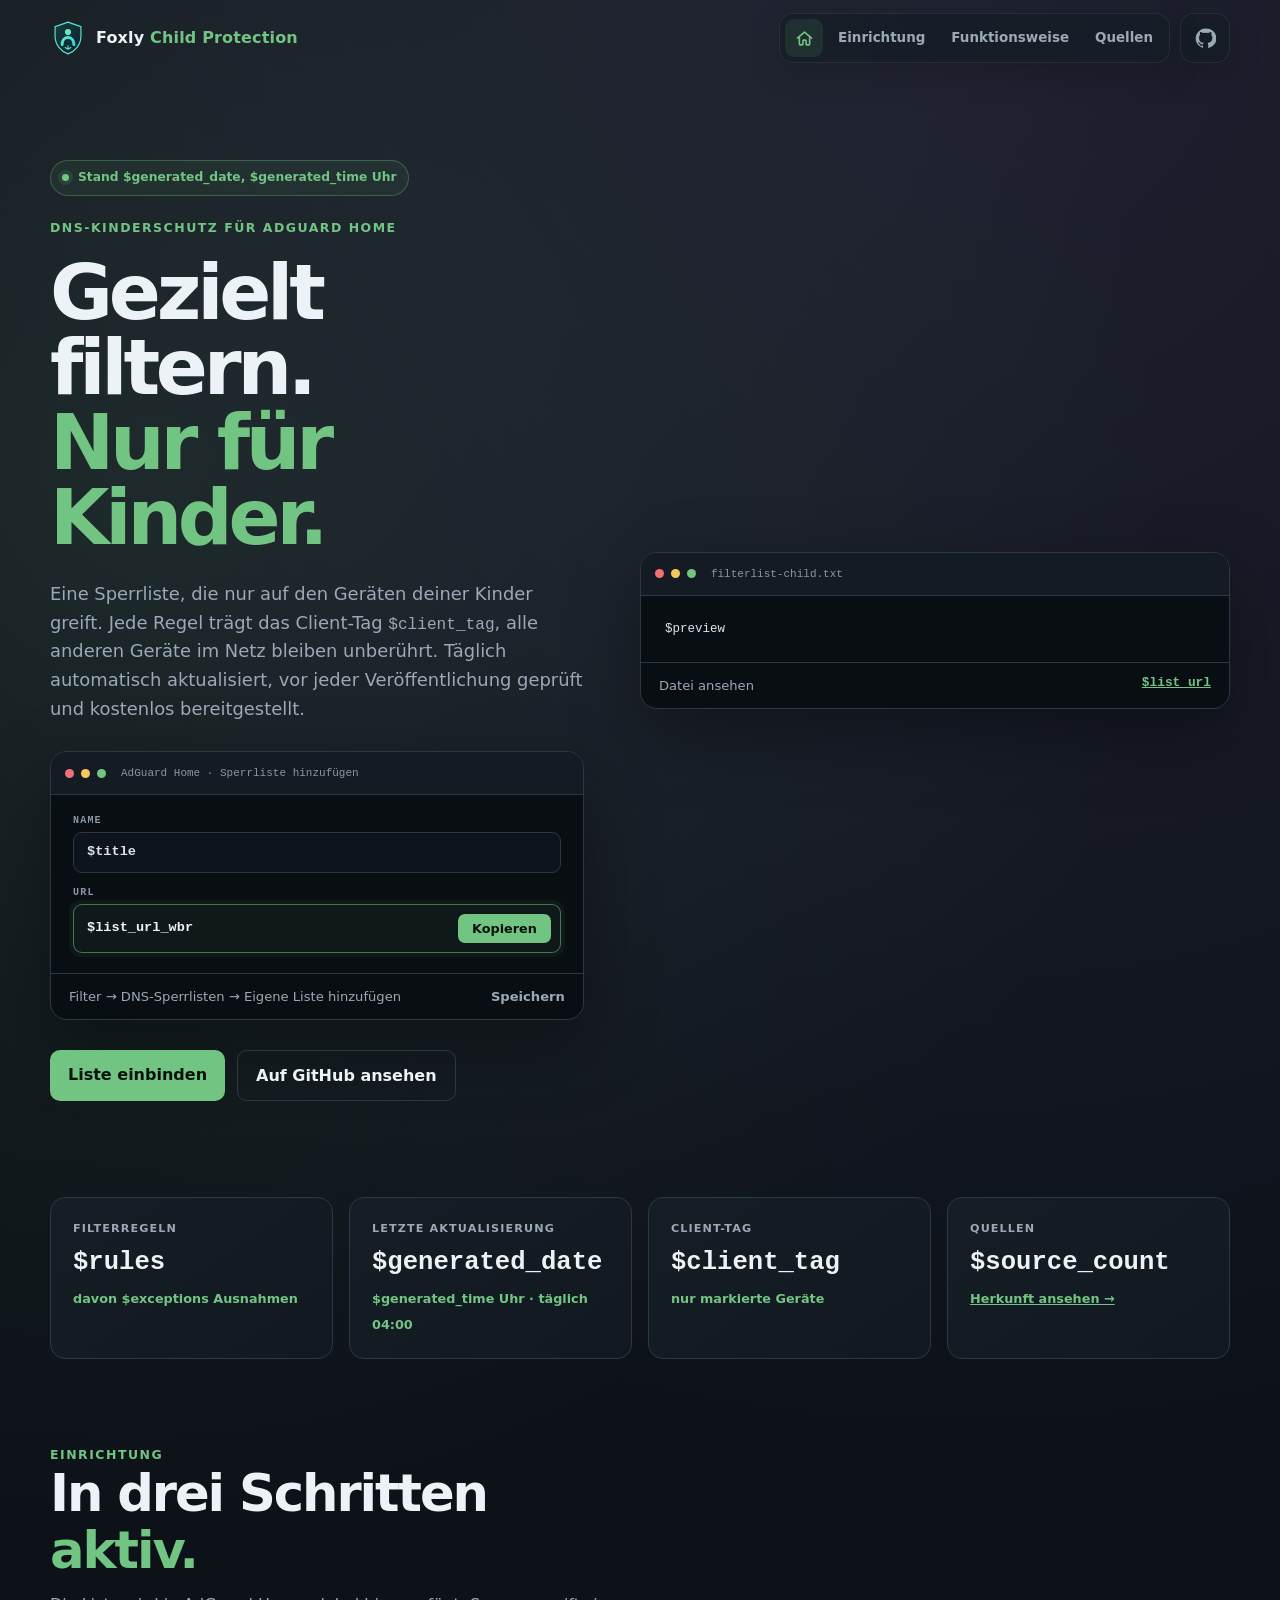
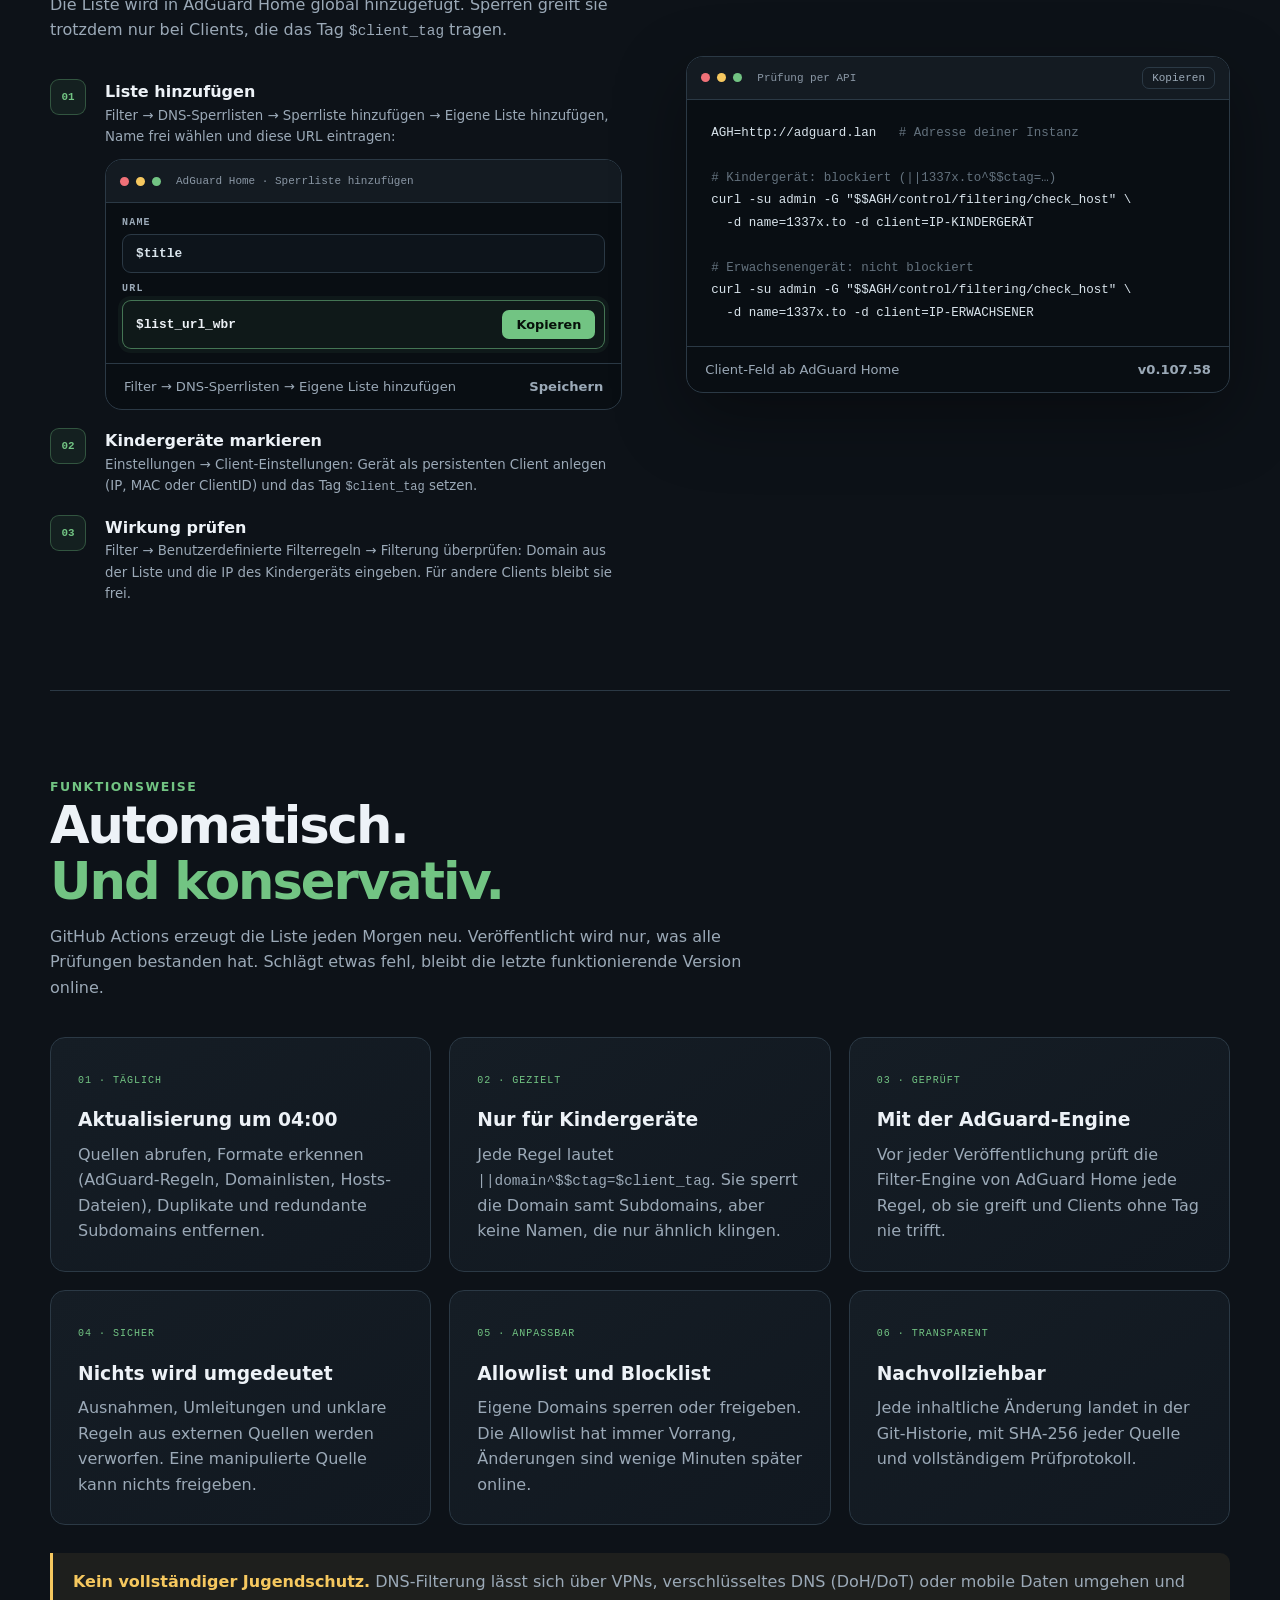
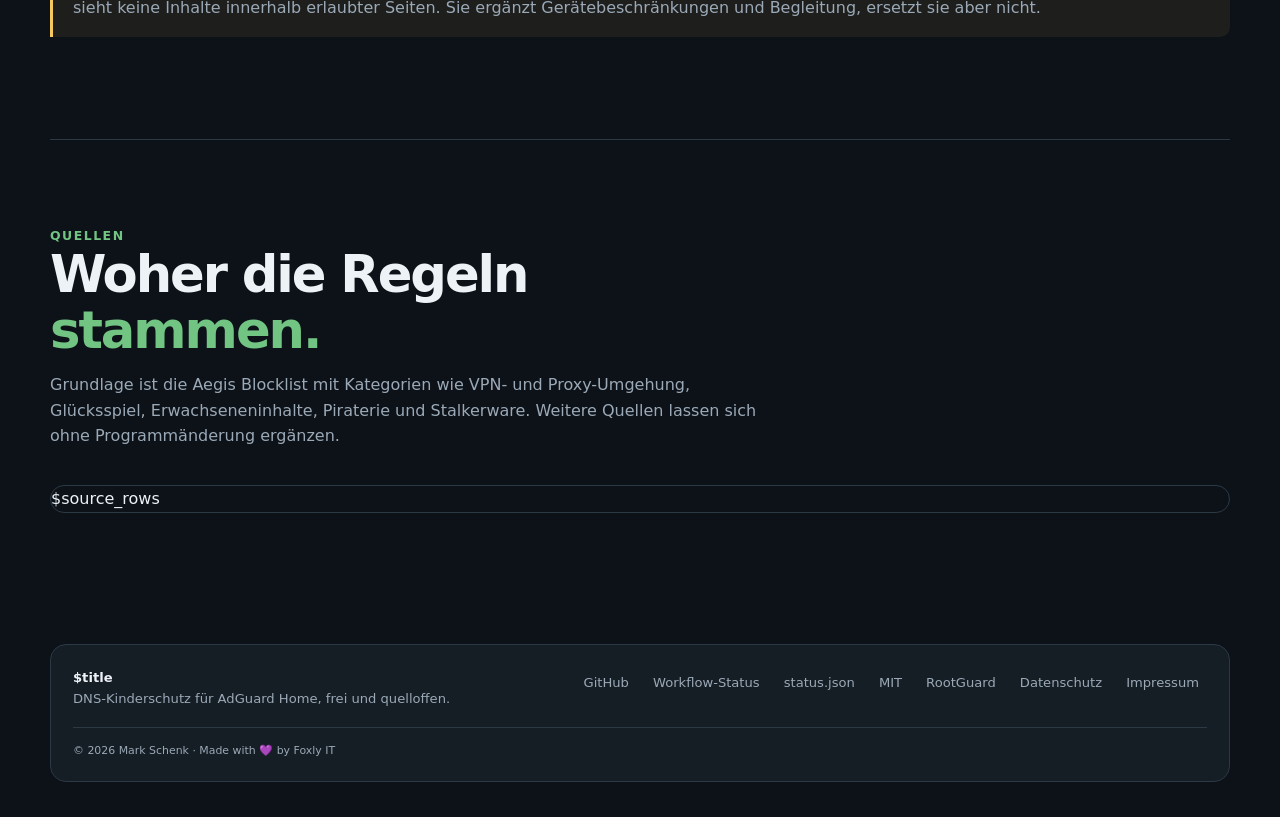
==== commit 8a7f8078: "Projektseite: Filter-URL als Fenstermockup des AdGuard-Home-Dialogs" ====
--- a/site/index.html
+++ b/site/index.html
@@ -37,7 +37,14 @@
           <p class="eyebrow">DNS-Kinderschutz für AdGuard Home</p>
           <h1>Gezielt filtern.<br><em>Nur für Kinder.</em></h1>
           <p class="lead">Eine Sperrliste, die nur auf den Geräten deiner Kinder greift. Jede Regel trägt das Client-Tag <code>$client_tag</code>, alle anderen Geräte im Netz bleiben unberührt. Täglich automatisch aktualisiert, vor jeder Veröffentlichung geprüft und kostenlos bereitgestellt.</p>
-          <div class="url-box"><small>Filter-URL für AdGuard Home</small><div class="url-row"><code class="url" id="list-url">$list_url</code><button class="copy copy-primary" type="button" data-copy-target="list-url">Kopieren</button></div></div>
+          <div class="window form-window" aria-label="Eintrag in AdGuard Home">
+            <div class="window-head"><span></span><span></span><span></span><b>AdGuard Home · Sperrliste hinzufügen</b></div>
+            <div class="fields">
+              <div class="field"><small>Name</small><div class="field-input"><code>$title</code></div></div>
+              <div class="field"><small>URL</small><div class="field-input accent"><code id="list-url">$list_url_wbr</code><button class="copy copy-primary" type="button" data-copy-target="list-url">Kopieren</button></div></div>
+            </div>
+            <div class="window-foot"><span>Filter → DNS-Sperrlisten → Eigene Liste hinzufügen</span><b>Speichern</b></div>
+          </div>
           <div class="actions">
             <a class="button" href="#setup">Liste einbinden</a>
             <a class="button secondary" href="$homepage" target="_blank" rel="noopener noreferrer">Auf GitHub ansehen</a>
@@ -45,7 +52,7 @@
         </div>
 
         <div class="window" aria-label="Auszug aus der Filterliste">
-          <div class="window-head"><span></span><span></span><span></span><b>filterlist-child.txt</b><button class="copy" type="button" data-copy="$list_url">URL kopieren</button></div>
+          <div class="window-head"><span></span><span></span><span></span><b>filterlist-child.txt</b></div>
           <pre>$preview</pre>
           <div class="window-foot"><span>Datei ansehen</span><a href="$list_url">$list_url</a></div>
         </div>
@@ -64,7 +71,14 @@
           <h2>In drei Schritten<br><em>aktiv.</em></h2>
           <p class="section-lead">Die Liste wird in AdGuard Home global hinzugefügt. Sperren greift sie trotzdem nur bei Clients, die das Tag <code>$client_tag</code> tragen.</p>
           <ol class="steps">
-            <li><span>01</span><div><b>Liste hinzufügen</b><small>Filter → DNS-Sperrlisten → Sperrliste hinzufügen → Eigene Liste hinzufügen, Name frei wählen und diese URL eintragen:</small><div class="url-box"><div class="url-row"><code class="url" id="list-url-setup">$list_url</code><button class="copy copy-primary" type="button" data-copy-target="list-url-setup">Kopieren</button></div></div></div></li>
+            <li><span>01</span><div><b>Liste hinzufügen</b><small>Filter → DNS-Sperrlisten → Sperrliste hinzufügen → Eigene Liste hinzufügen, Name frei wählen und diese URL eintragen:</small><div class="window form-window compact" aria-label="Eintrag in AdGuard Home">
+            <div class="window-head"><span></span><span></span><span></span><b>AdGuard Home · Sperrliste hinzufügen</b></div>
+            <div class="fields">
+              <div class="field"><small>Name</small><div class="field-input"><code>$title</code></div></div>
+              <div class="field"><small>URL</small><div class="field-input accent"><code id="list-url-setup">$list_url_wbr</code><button class="copy copy-primary" type="button" data-copy-target="list-url-setup">Kopieren</button></div></div>
+            </div>
+            <div class="window-foot"><span>Filter → DNS-Sperrlisten → Eigene Liste hinzufügen</span><b>Speichern</b></div>
+          </div></div></li>
             <li><span>02</span><div><b>Kindergeräte markieren</b><small>Einstellungen → Client-Einstellungen: Gerät als persistenten Client anlegen (IP, MAC oder ClientID) und das Tag <code>$client_tag</code> setzen.</small></div></li>
             <li><span>03</span><div><b>Wirkung prüfen</b><small>Filter → Benutzerdefinierte Filterregeln → Filterung überprüfen: Domain aus der Liste und die IP des Kindergeräts eingeben. Für andere Clients bleibt sie frei.</small></div></li>
           </ol>
--- a/site/styles.css
+++ b/site/styles.css
@@ -49,7 +49,7 @@
 .window-head>span{width:9px;height:9px;border-radius:50%;background:var(--red)}
 .window-head>span:nth-child(2){background:var(--yellow)}
 .window-head>span:nth-child(3){background:var(--green)}
-.window-head b{margin-left:8px;color:#8a97a5;font:11px var(--mono)}
+.window-head b{min-width:0;margin-left:8px;overflow:hidden;color:#8a97a5;font:11px var(--mono);text-overflow:ellipsis;white-space:nowrap}
 .copy{margin-left:auto;display:flex;align-items:center;gap:6px;border:1px solid var(--border);border-radius:7px;background:transparent;color:var(--muted);padding:4px 9px;font:11px var(--mono);cursor:pointer}
 .copy:hover,.copy:focus-visible{border-color:rgba(114,196,131,.5);color:var(--green);outline:none}
 .window pre{margin:0;padding:22px 24px;overflow:auto;color:#d9e4ec;font:12.5px/1.8 var(--mono)}
@@ -57,14 +57,19 @@
 .window pre .tag{color:var(--green)}
 .window-foot{display:flex;justify-content:space-between;gap:12px;border-top:1px solid var(--border);padding:12px 18px;color:var(--muted);font-size:.82rem}
 .window-foot a{color:var(--green);font:700 .8rem var(--mono)}
-.url-box{display:grid;gap:7px;max-width:650px;margin-top:26px}
-.url-box>small{color:var(--muted);font-size:.72rem;font-weight:800;letter-spacing:.1em;text-transform:uppercase}
-.url-row{display:flex;align-items:stretch;border:1px solid rgba(114,196,131,.45);border-radius:12px;background:#090e13;box-shadow:0 0 0 4px rgba(114,196,131,.06)}
-.url-row .url{flex:1;min-width:0;padding:13px 16px;color:var(--text);font:600 .92rem/1.5 var(--mono);overflow-wrap:anywhere;user-select:all;cursor:text}
-.copy-primary{margin:5px;border:0;border-radius:8px;background:var(--green);color:#07110a;padding:0 16px;font:850 .85rem Inter,ui-sans-serif,system-ui,sans-serif}
-.copy-primary:hover,.copy-primary:focus-visible{background:var(--green);color:#07110a;filter:brightness(1.08)}
-.steps .url-box{margin-top:10px}
-.steps .url-row .url{padding:10px 13px;font-size:.82rem}
+.form-window{max-width:600px;margin-top:28px}
+.form-window.compact{margin-top:12px;box-shadow:none}
+.fields{display:grid;gap:14px;padding:20px 22px}
+.field{display:grid;gap:6px}
+.field small{color:#8a97a5;font:700 10px var(--mono);letter-spacing:.12em;text-transform:uppercase}
+.field-input{display:flex;flex-wrap:wrap;align-items:center;gap:10px;border:1px solid var(--border);border-radius:9px;background:#0d141b;padding:9px 9px 9px 13px}
+.field-input code{flex:1 1 240px;min-width:0;color:#d9e4ec;font:600 .85rem/1.5 var(--mono)}
+.field-input.accent{border-color:rgba(114,196,131,.55);background:rgba(114,196,131,.06);box-shadow:0 0 0 4px rgba(114,196,131,.06)}
+.field-input.accent code{color:var(--text);user-select:all;cursor:text}
+.copy-primary{justify-content:center;margin:0;border:0;border-radius:7px;background:var(--green);color:#07110a;padding:7px 14px;font:850 .8rem Inter,ui-sans-serif,system-ui,sans-serif}
+.copy-primary:hover,.copy-primary:focus-visible{color:#07110a;filter:brightness(1.08)}
+.compact .fields{gap:10px;padding:14px 16px}
+.compact .field-input code{font-size:.8rem}
 
 /* Kennzahlen */
 .stats{display:grid;grid-template-columns:repeat(4,1fr);gap:16px}
@@ -118,6 +123,6 @@
 
 @media(max-width:1000px){.hero,.split{grid-template-columns:1fr;gap:40px}.hero{padding-top:50px}.stats{grid-template-columns:1fr 1fr}.grid{grid-template-columns:1fr 1fr}}
 @media(max-width:700px){.legal-main{padding-top:40px}}
-@media(max-width:640px){.wrap{width:calc(100% - 32px)}.topbar{padding:13px 0}.links a{min-height:36px;padding:6px 9px;font-size:.78rem}.links .optional{display:none}.hero{padding:42px 0 62px}h1{font-size:clamp(2.65rem,13vw,3.6rem)}section{padding:60px 0}.grid,.stats{grid-template-columns:1fr}.actions{display:grid}.button{text-align:center}.window pre{padding:18px;font-size:11px}.window-foot{flex-direction:column;gap:2px}.url-row{flex-direction:column}.copy-primary{padding:10px}.list a{grid-template-columns:1fr;gap:2px}.footer{grid-template-columns:1fr}.footer small{grid-column:1}}
+@media(max-width:640px){.wrap{width:calc(100% - 32px)}.topbar{padding:13px 0}.links a{min-height:36px;padding:6px 9px;font-size:.78rem}.links .optional{display:none}.hero{padding:42px 0 62px}h1{font-size:clamp(2.65rem,13vw,3.6rem)}section{padding:60px 0}.grid,.stats{grid-template-columns:1fr}.actions{display:grid}.button{text-align:center}.window pre{padding:18px;font-size:11px}.window-foot{flex-direction:column;gap:2px}.copy-primary{flex:1 1 100%;padding:9px}.form-window .window-foot b{display:none}.list a{grid-template-columns:1fr;gap:2px}.footer{grid-template-columns:1fr}.footer small{grid-column:1}}
 @media(max-width:400px){.brand>span{display:none}}
 @media(prefers-reduced-motion:reduce){html{scroll-behavior:auto}.status-dot{animation:none}}
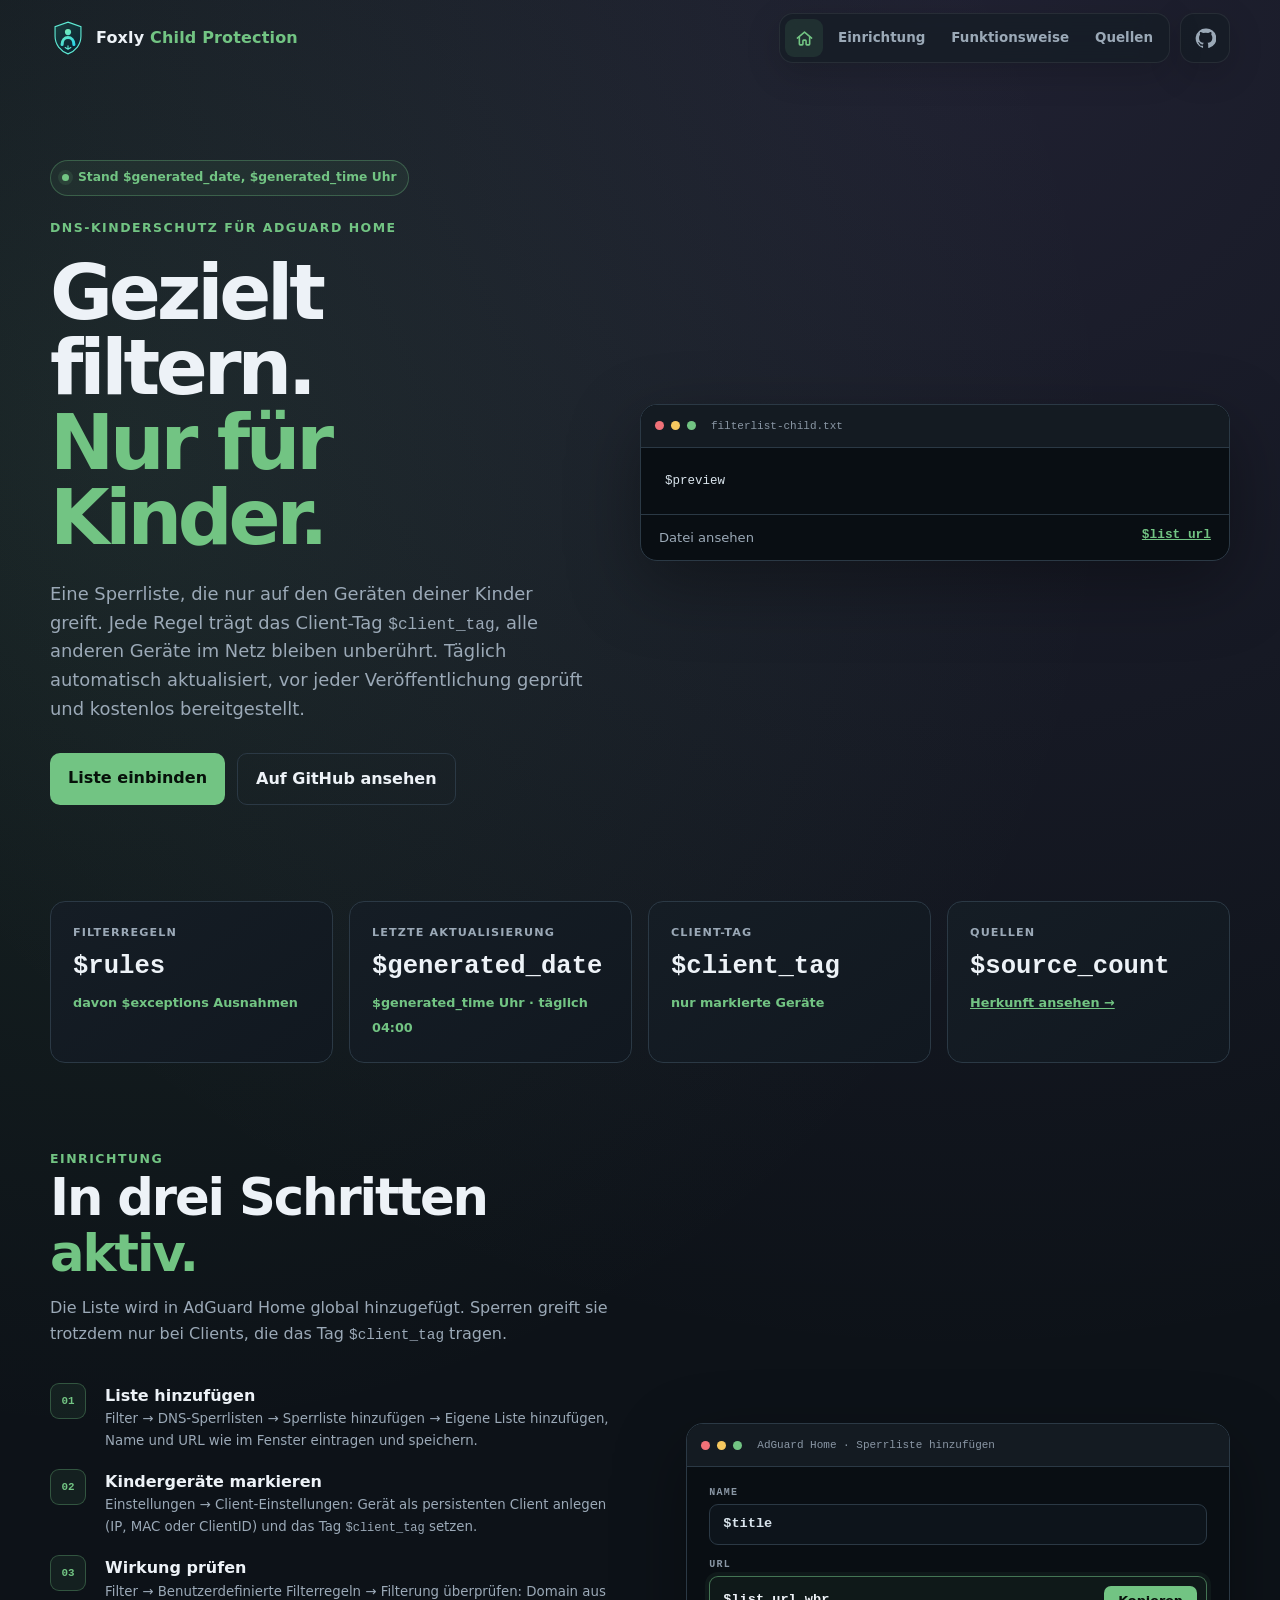
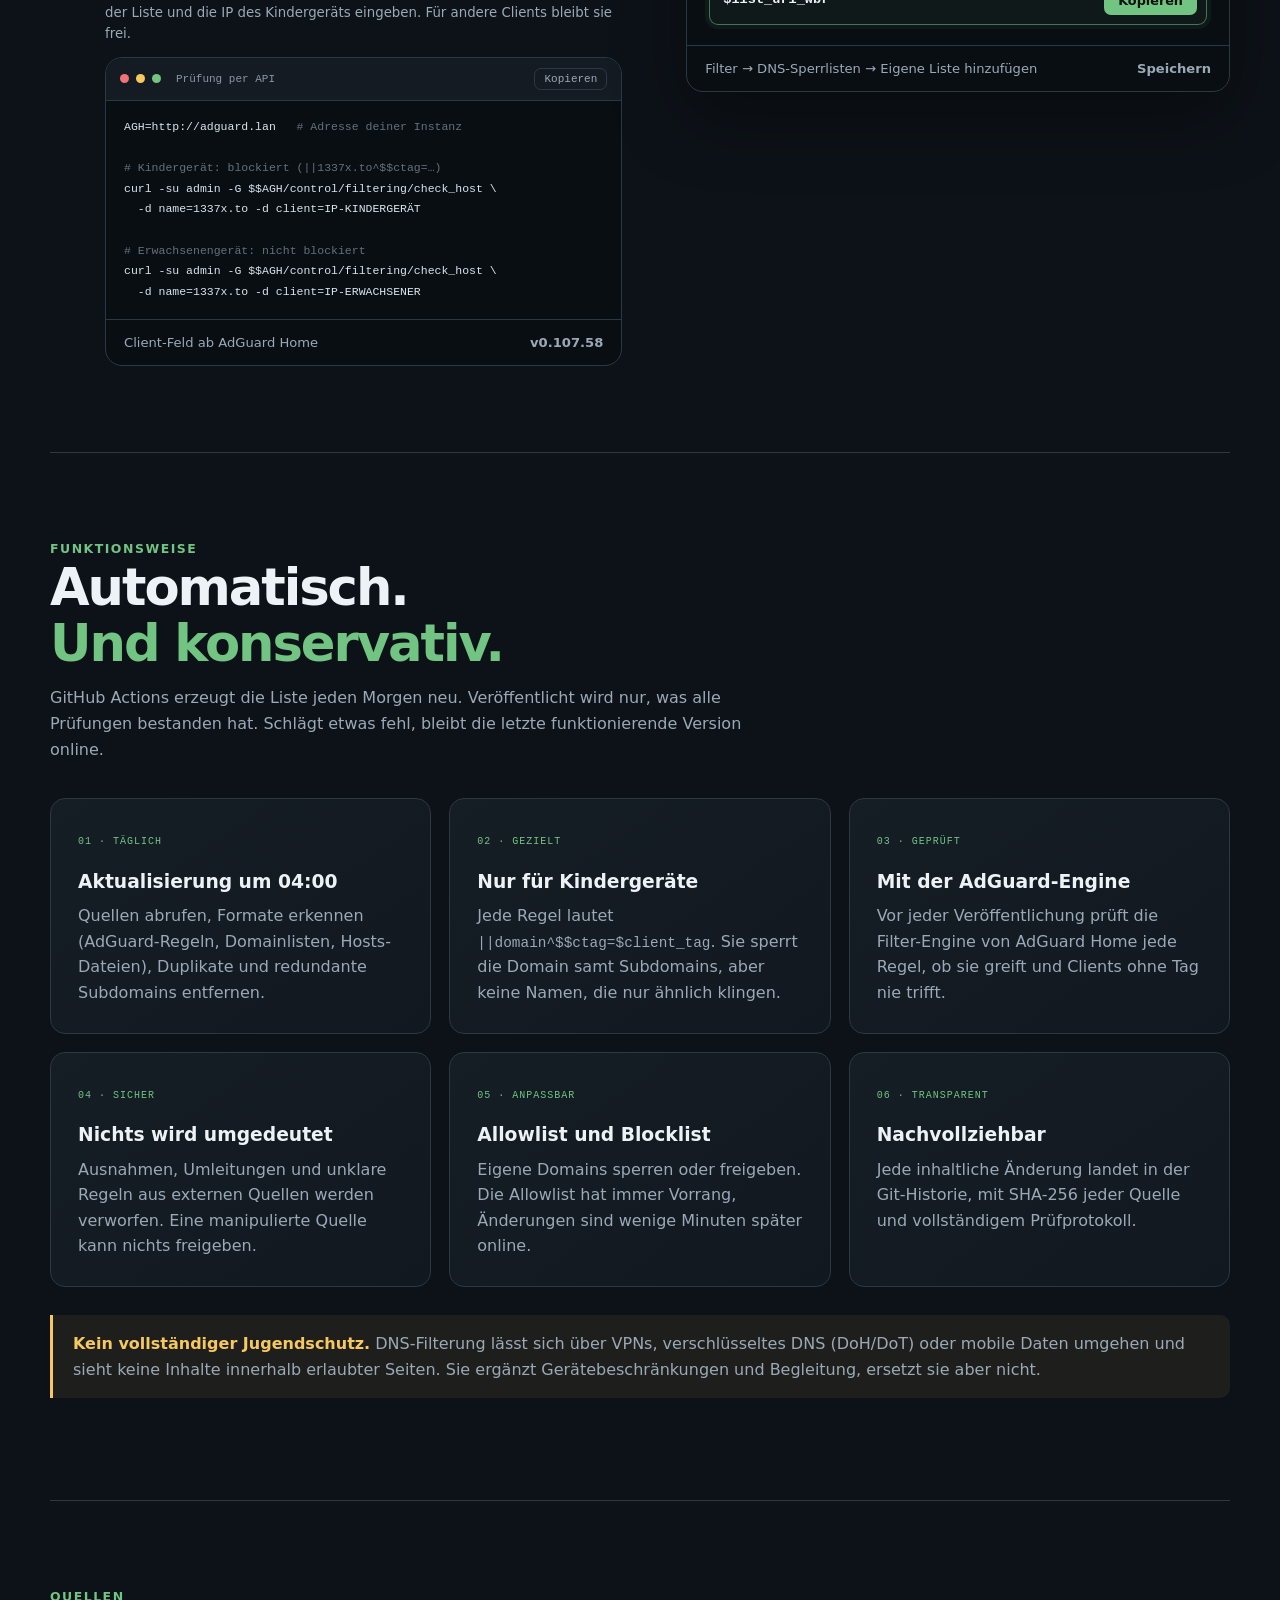
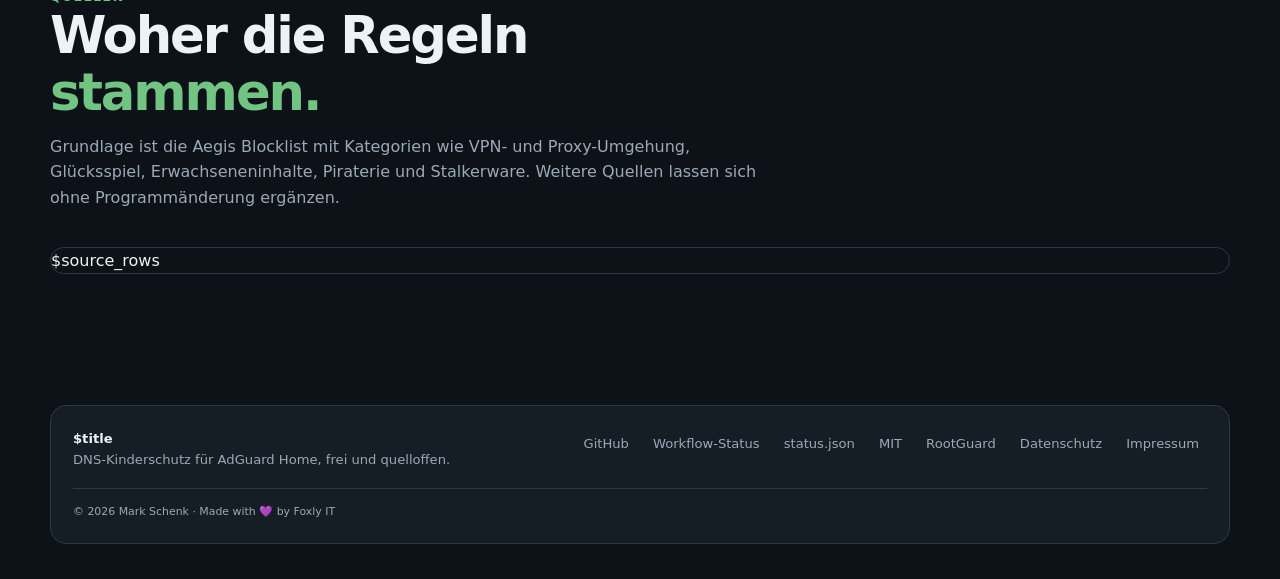
==== commit db5972ea: "Projektseite: Formularfenster nur noch in der Einrichtung, API-Prüfung unter Schritt 03" ====
--- a/site/index.html
+++ b/site/index.html
@@ -37,14 +37,6 @@
           <p class="eyebrow">DNS-Kinderschutz für AdGuard Home</p>
           <h1>Gezielt filtern.<br><em>Nur für Kinder.</em></h1>
           <p class="lead">Eine Sperrliste, die nur auf den Geräten deiner Kinder greift. Jede Regel trägt das Client-Tag <code>$client_tag</code>, alle anderen Geräte im Netz bleiben unberührt. Täglich automatisch aktualisiert, vor jeder Veröffentlichung geprüft und kostenlos bereitgestellt.</p>
-          <div class="window form-window" aria-label="Eintrag in AdGuard Home">
-            <div class="window-head"><span></span><span></span><span></span><b>AdGuard Home · Sperrliste hinzufügen</b></div>
-            <div class="fields">
-              <div class="field"><small>Name</small><div class="field-input"><code>$title</code></div></div>
-              <div class="field"><small>URL</small><div class="field-input accent"><code id="list-url">$list_url_wbr</code><button class="copy copy-primary" type="button" data-copy-target="list-url">Kopieren</button></div></div>
-            </div>
-            <div class="window-foot"><span>Filter → DNS-Sperrlisten → Eigene Liste hinzufügen</span><b>Speichern</b></div>
-          </div>
           <div class="actions">
             <a class="button" href="#setup">Liste einbinden</a>
             <a class="button secondary" href="$homepage" target="_blank" rel="noopener noreferrer">Auf GitHub ansehen</a>
@@ -71,30 +63,31 @@
           <h2>In drei Schritten<br><em>aktiv.</em></h2>
           <p class="section-lead">Die Liste wird in AdGuard Home global hinzugefügt. Sperren greift sie trotzdem nur bei Clients, die das Tag <code>$client_tag</code> tragen.</p>
           <ol class="steps">
-            <li><span>01</span><div><b>Liste hinzufügen</b><small>Filter → DNS-Sperrlisten → Sperrliste hinzufügen → Eigene Liste hinzufügen, Name frei wählen und diese URL eintragen:</small><div class="window form-window compact" aria-label="Eintrag in AdGuard Home">
-            <div class="window-head"><span></span><span></span><span></span><b>AdGuard Home · Sperrliste hinzufügen</b></div>
-            <div class="fields">
-              <div class="field"><small>Name</small><div class="field-input"><code>$title</code></div></div>
-              <div class="field"><small>URL</small><div class="field-input accent"><code id="list-url-setup">$list_url_wbr</code><button class="copy copy-primary" type="button" data-copy-target="list-url-setup">Kopieren</button></div></div>
-            </div>
-            <div class="window-foot"><span>Filter → DNS-Sperrlisten → Eigene Liste hinzufügen</span><b>Speichern</b></div>
-          </div></div></li>
+            <li><span>01</span><div><b>Liste hinzufügen</b><small>Filter → DNS-Sperrlisten → Sperrliste hinzufügen → Eigene Liste hinzufügen, Name und URL wie im Fenster eintragen und speichern.</small></div></li>
             <li><span>02</span><div><b>Kindergeräte markieren</b><small>Einstellungen → Client-Einstellungen: Gerät als persistenten Client anlegen (IP, MAC oder ClientID) und das Tag <code>$client_tag</code> setzen.</small></div></li>
-            <li><span>03</span><div><b>Wirkung prüfen</b><small>Filter → Benutzerdefinierte Filterregeln → Filterung überprüfen: Domain aus der Liste und die IP des Kindergeräts eingeben. Für andere Clients bleibt sie frei.</small></div></li>
-          </ol>
-        </div>
+            <li><span>03</span><div><b>Wirkung prüfen</b><small>Filter → Benutzerdefinierte Filterregeln → Filterung überprüfen: Domain aus der Liste und die IP des Kindergeräts eingeben. Für andere Clients bleibt sie frei.</small>
         <div class="window">
           <div class="window-head"><span></span><span></span><span></span><b>Prüfung per API</b><button class="copy" type="button" data-copy-target="api">Kopieren</button></div>
           <pre id="api">AGH=http://adguard.lan   <span class="muted"># Adresse deiner Instanz</span>
 
 <span class="muted"># Kindergerät: blockiert (||1337x.to^$$ctag=…)</span>
-curl -su admin -G "$$AGH/control/filtering/check_host" \
+curl -su admin -G $$AGH/control/filtering/check_host \
   -d name=1337x.to -d client=IP-KINDERGERÄT
 
 <span class="muted"># Erwachsenengerät: nicht blockiert</span>
-curl -su admin -G "$$AGH/control/filtering/check_host" \
+curl -su admin -G $$AGH/control/filtering/check_host \
   -d name=1337x.to -d client=IP-ERWACHSENER</pre>
           <div class="window-foot"><span>Client-Feld ab AdGuard Home</span><b>v0.107.58</b></div>
+        </div></div></li>
+          </ol>
+        </div>
+        <div class="window form-window" aria-label="Eintrag in AdGuard Home">
+          <div class="window-head"><span></span><span></span><span></span><b>AdGuard Home · Sperrliste hinzufügen</b></div>
+          <div class="fields">
+            <div class="field"><small>Name</small><div class="field-input"><code>$title</code></div></div>
+            <div class="field"><small>URL</small><div class="field-input accent"><code id="list-url">$list_url_wbr</code><button class="copy copy-primary" type="button" data-copy-target="list-url">Kopieren</button></div></div>
+          </div>
+          <div class="window-foot"><span>Filter → DNS-Sperrlisten → Eigene Liste hinzufügen</span><b>Speichern</b></div>
         </div>
       </section>
 
--- a/site/styles.css
+++ b/site/styles.css
@@ -57,8 +57,8 @@
 .window pre .tag{color:var(--green)}
 .window-foot{display:flex;justify-content:space-between;gap:12px;border-top:1px solid var(--border);padding:12px 18px;color:var(--muted);font-size:.82rem}
 .window-foot a{color:var(--green);font:700 .8rem var(--mono)}
-.form-window{max-width:600px;margin-top:28px}
-.form-window.compact{margin-top:12px;box-shadow:none}
+.steps .window{margin-top:12px;box-shadow:none}
+.steps .window pre{padding:16px 18px;font-size:11.5px}
 .fields{display:grid;gap:14px;padding:20px 22px}
 .field{display:grid;gap:6px}
 .field small{color:#8a97a5;font:700 10px var(--mono);letter-spacing:.12em;text-transform:uppercase}
@@ -66,10 +66,10 @@
 .field-input code{flex:1 1 240px;min-width:0;color:#d9e4ec;font:600 .85rem/1.5 var(--mono)}
 .field-input.accent{border-color:rgba(114,196,131,.55);background:rgba(114,196,131,.06);box-shadow:0 0 0 4px rgba(114,196,131,.06)}
 .field-input.accent code{color:var(--text);user-select:all;cursor:text}
+.nowrap{white-space:nowrap}
 .copy-primary{justify-content:center;margin:0;border:0;border-radius:7px;background:var(--green);color:#07110a;padding:7px 14px;font:850 .8rem Inter,ui-sans-serif,system-ui,sans-serif}
 .copy-primary:hover,.copy-primary:focus-visible{color:#07110a;filter:brightness(1.08)}
-.compact .fields{gap:10px;padding:14px 16px}
-.compact .field-input code{font-size:.8rem}
+
 
 /* Kennzahlen */
 .stats{display:grid;grid-template-columns:repeat(4,1fr);gap:16px}
@@ -123,6 +123,6 @@
 
 @media(max-width:1000px){.hero,.split{grid-template-columns:1fr;gap:40px}.hero{padding-top:50px}.stats{grid-template-columns:1fr 1fr}.grid{grid-template-columns:1fr 1fr}}
 @media(max-width:700px){.legal-main{padding-top:40px}}
-@media(max-width:640px){.wrap{width:calc(100% - 32px)}.topbar{padding:13px 0}.links a{min-height:36px;padding:6px 9px;font-size:.78rem}.links .optional{display:none}.hero{padding:42px 0 62px}h1{font-size:clamp(2.65rem,13vw,3.6rem)}section{padding:60px 0}.grid,.stats{grid-template-columns:1fr}.actions{display:grid}.button{text-align:center}.window pre{padding:18px;font-size:11px}.window-foot{flex-direction:column;gap:2px}.copy-primary{flex:1 1 100%;padding:9px}.form-window .window-foot b{display:none}.list a{grid-template-columns:1fr;gap:2px}.footer{grid-template-columns:1fr}.footer small{grid-column:1}}
+@media(max-width:640px){.wrap{width:calc(100% - 32px)}.topbar{padding:13px 0}.links a{min-height:36px;padding:6px 9px;font-size:.78rem}.links .optional{display:none}.hero{padding:42px 0 62px}h1{font-size:clamp(2.65rem,13vw,3.6rem)}section{padding:60px 0}.grid,.stats{grid-template-columns:1fr}.actions{display:grid}.button{text-align:center}.window pre{padding:18px;font-size:11px}.window-foot{flex-direction:column;gap:2px}.copy-primary{flex:1 1 100%;padding:9px}.form-window .window-foot b{display:none}.steps li{grid-template-columns:36px 1fr;gap:10px}.steps .window{margin-left:-46px}.steps .window pre{padding:14px 12px;font-size:10px}.list a{grid-template-columns:1fr;gap:2px}.footer{grid-template-columns:1fr}.footer small{grid-column:1}}
 @media(max-width:400px){.brand>span{display:none}}
 @media(prefers-reduced-motion:reduce){html{scroll-behavior:auto}.status-dot{animation:none}}
